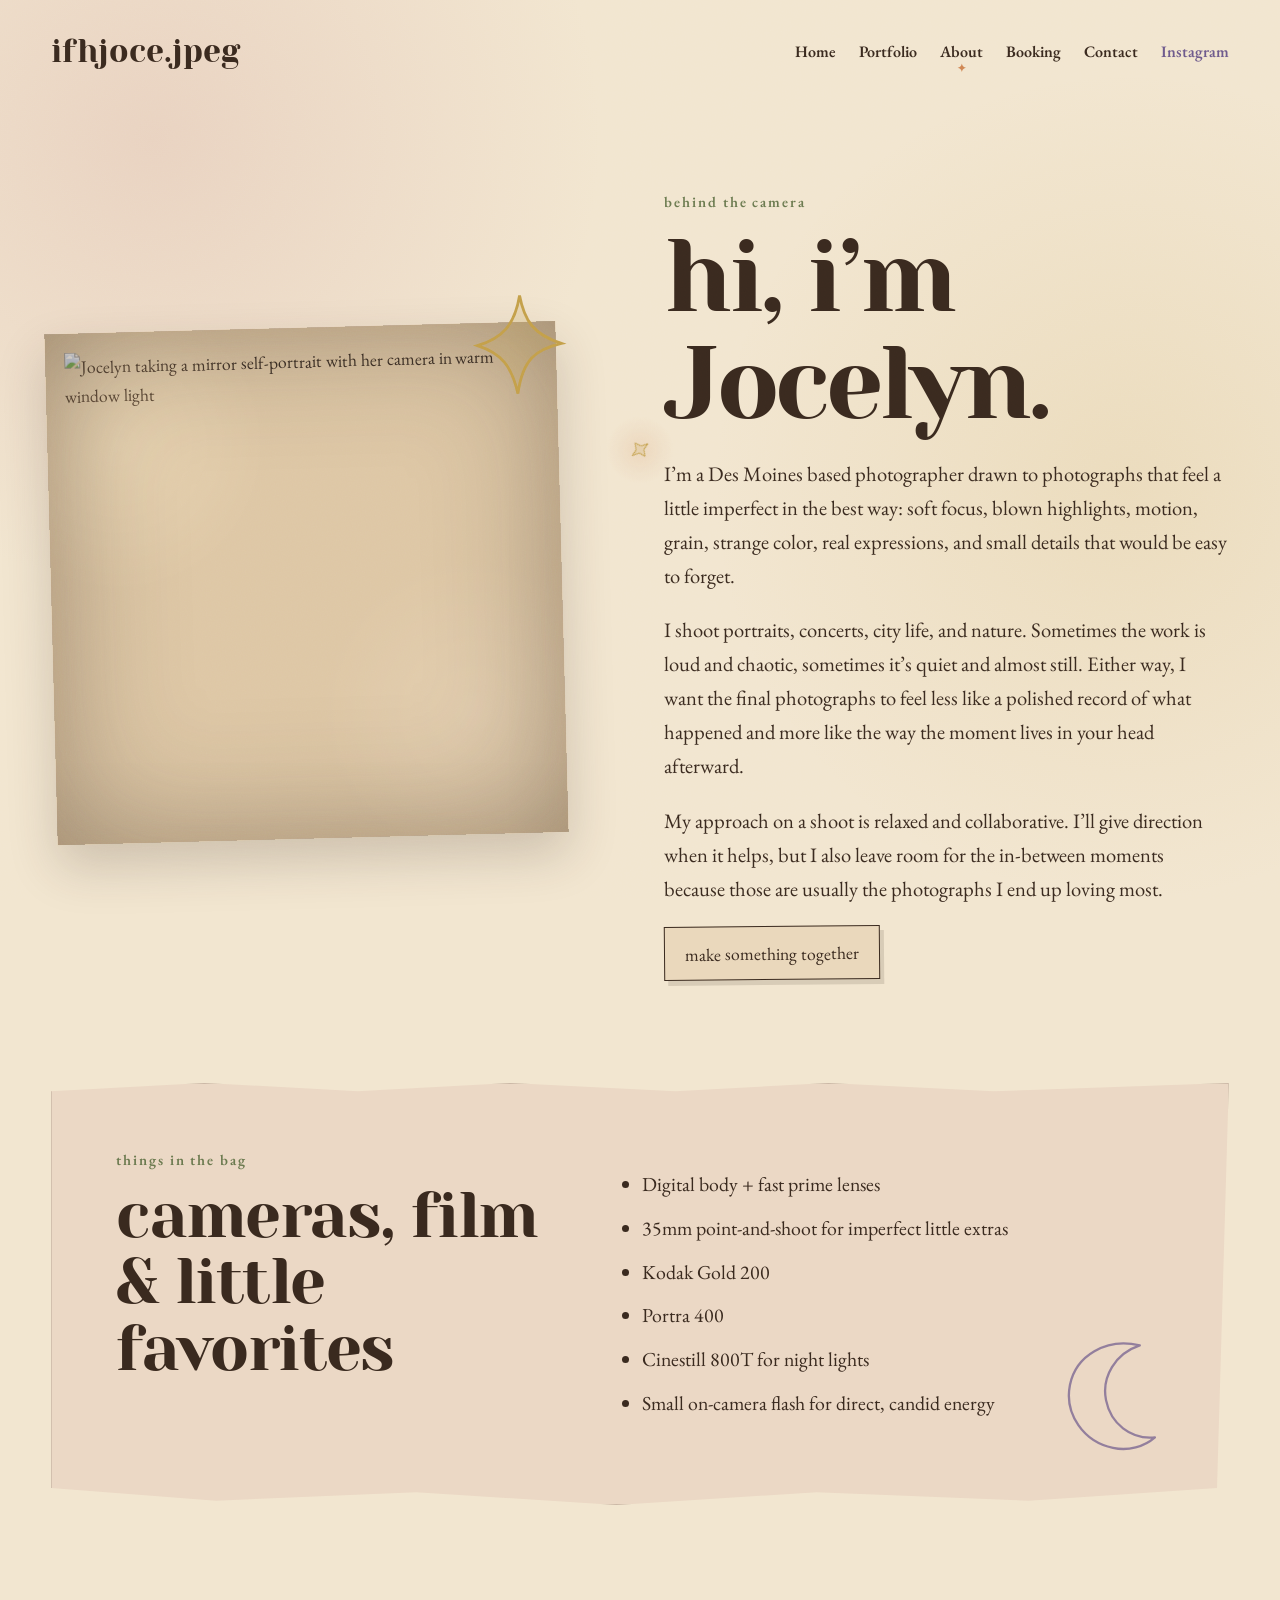
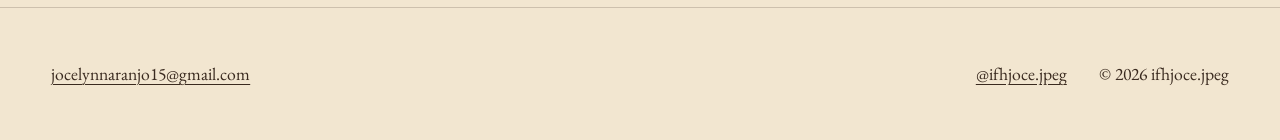
==== about.html @ 3fca6bbc "Add files via upload" ====
<!doctype html>
<html lang="en">
<head>
  <meta charset="utf-8">
  <meta name="viewport" content="width=device-width, initial-scale=1">
  <title>About — ifhjoce.jpeg</title>
  <meta name="description" content="Meet Jocelyn, the photographer behind ifhjoce.jpeg in Des Moines, Iowa, and learn about her approach to portraits, concerts, city scenes, and nature photography.">
  <link rel="canonical" href="https://ifhjocejpeg.com/about.html">
  <meta property="og:type" content="website">
  <meta property="og:title" content="About — ifhjoce.jpeg">
  <meta property="og:description" content="Meet the photographer behind ifhjoce.jpeg and her dreamy, intimate approach to making photographs.">
  <meta property="og:url" content="https://ifhjocejpeg.com/about.html">
  <meta property="og:image" content="https://ifhjocejpeg.com/images/og-cover.jpg">
  <meta name="twitter:card" content="summary_large_image">
  <meta name="twitter:title" content="About — ifhjoce.jpeg">
  <meta name="twitter:description" content="Meet the photographer behind ifhjoce.jpeg and her dreamy, intimate approach to making photographs.">
  <meta name="twitter:image" content="https://ifhjocejpeg.com/images/og-cover.jpg">
  <link rel="icon" href="images/favicon.svg" type="image/svg+xml">
  <link rel="preconnect" href="https://fonts.googleapis.com">
  <link rel="preconnect" href="https://fonts.gstatic.com" crossorigin>
  <link href="https://fonts.googleapis.com/css2?family=EB+Garamond:ital,wght@0,400;0,500;0,600;1,400&family=Yeseva+One&display=swap" rel="stylesheet">
  <link rel="stylesheet" href="assets/css/style.css">
  <script src="assets/js/main.js" defer></script>
</head>
<body class="page-about">
  <a class="skip-link" href="#main">Skip to content</a>

  <header class="site-header">
    <div class="site-header__inner shell">
      <a class="wordmark" href="index.html" aria-label="ifhjoce.jpeg home">ifhjoce.jpeg</a>
      <button class="nav-toggle" type="button" aria-expanded="false" aria-controls="site-nav" aria-label="Open navigation"><span></span><span></span></button>
      <nav class="site-nav" id="site-nav" aria-label="Primary navigation">
        <a href="index.html">Home</a>
        <a href="portfolio.html">Portfolio</a>
        <a href="about.html" aria-current="page">About</a>
        <a href="booking.html">Booking</a>
        <a href="contact.html">Contact</a>
        <a class="site-nav__instagram" href="https://instagram.com/ifhjoce.jpeg" target="_blank" rel="noreferrer">Instagram</a>
      </nav>
    </div>
  </header>

  <main id="main">
    <section class="about-layout section shell">
      <div class="about-layout__portrait reveal">
        <figure class="portrait-card parallax-soft">
          <img src="images/about/jocelyn-1600.jpg" srcset="images/about/jocelyn-720.jpg 720w, images/about/jocelyn-1600.jpg 1600w" sizes="(max-width: 767px) 92vw, 44vw" width="2684" height="2684" alt="Jocelyn taking a mirror self-portrait with her camera in warm window light" decoding="async" loading="eager">
          <svg class="portrait-card__sparkle" viewBox="0 0 80 80" aria-hidden="true"><path d="M40 4c3 18 9 28 29 35-19 4-28 11-32 35-4-20-11-29-28-35 18-5 27-14 31-35Z"/></svg>
        </figure>
      </div>

      <div class="about-layout__copy reveal">
        <p class="eyebrow">behind the camera</p>
        <h1>hi, i’m Jocelyn.</h1>
        <p>I’m a Des Moines based photographer drawn to photographs that feel a little imperfect in the best way: soft focus, blown highlights, motion, grain, strange color, real expressions, and small details that would be easy to forget.</p>
        <p>I shoot portraits, concerts, city life, and nature. Sometimes the work is loud and chaotic, sometimes it’s quiet and almost still. Either way, I want the final photographs to feel less like a polished record of what happened and more like the way the moment lives in your head afterward.</p>
        <p>My approach on a shoot is relaxed and collaborative. I’ll give direction when it helps, but I also leave room for the in-between moments because those are usually the photographs I end up loving most.</p>
        <a class="button button--paper" href="booking.html">make something together</a>
      </div>
    </section>

    <section class="kit-card shell reveal" aria-labelledby="kit-title">
      <div>
        <p class="eyebrow">things in the bag</p>
        <h2 id="kit-title">cameras, film & little favorites</h2>
      </div>
      <ul class="kit-list">
        <li>Digital body + fast prime lenses</li>
        <li>35mm point-and-shoot for imperfect little extras</li>
        <li>Kodak Gold 200</li>
        <li>Portra 400</li>
        <li>Cinestill 800T for night lights</li>
        <li>Small on-camera flash for direct, candid energy</li>
      </ul>
      <svg class="doodle doodle--moon" viewBox="0 0 110 110" aria-hidden="true"><path d="M78 15c-21 7-33 27-29 47 4 20 21 34 42 32-9 8-23 12-36 9-25-5-42-29-37-54 5-25 31-41 60-34Z"/></svg>
    </section>
  </main>

  <footer class="site-footer">
    <div class="site-footer__inner shell">
      <p><a href="mailto:jocelynnaranjo15@gmail.com">jocelynnaranjo15@gmail.com</a></p>
      <p><a href="https://instagram.com/ifhjoce.jpeg" target="_blank" rel="noreferrer">@ifhjoce.jpeg</a></p>
      <p>© 2026 ifhjoce.jpeg</p>
    </div>
  </footer>

  <svg class="cursor-orbit" data-cursor-orbit viewBox="0 0 50 50" aria-hidden="true"><path d="M25 4l4 14 13 7-13 5-5 15-4-14-13-7 13-6 5-14Z"/></svg>
  <div class="cursor-glow" data-cursor-glow aria-hidden="true"></div>
</body>
</html>
---- assets/css/style.css ----
:root {
  --cream: #f2e6d0;
  --muted-gold: #c4a04a;
  --moss: #6b7a4f;
  --faded-orange: #d08653;
  --dusty-pink: #d3a29b;
  --deep-brown: #3a2a1f;
  --dream-purple: #6e5a8c;
  --paper: #ead8bc;
  --ink-soft: #594638;
  --shadow: rgba(58, 42, 31, 0.2);
  --shell: min(92vw, 1600px);
  --section-space: clamp(4rem, 8vw, 9rem);
  --display: "Yeseva One", Georgia, serif;
  --body: "EB Garamond", Georgia, serif;
}

* {
  box-sizing: border-box;
}

html {
  scroll-behavior: smooth;
  background: var(--cream);
}

body {
  margin: 0;
  min-width: 0;
  overflow-x: hidden;
  color: var(--deep-brown);
  background:
    radial-gradient(circle at 12% 8%, rgba(211, 162, 155, 0.28), transparent 28rem),
    radial-gradient(circle at 88% 28%, rgba(196, 160, 74, 0.14), transparent 26rem),
    var(--cream);
  font-family: var(--body);
  font-size: clamp(1rem, 0.96rem + 0.18vw, 1.12rem);
  line-height: 1.65;
  padding-bottom: env(safe-area-inset-bottom);
}

body::before {
  content: "";
  position: fixed;
  inset: 0;
  z-index: 9999;
  pointer-events: none;
  opacity: 0.085;
  mix-blend-mode: overlay;
  background-image: url("data:image/svg+xml,%3Csvg xmlns='http://www.w3.org/2000/svg' width='140' height='140' viewBox='0 0 140 140'%3E%3Cfilter id='n'%3E%3CfeTurbulence type='fractalNoise' baseFrequency='.8' numOctaves='4' stitchTiles='stitch' seed='7'/%3E%3C/filter%3E%3Crect width='100%25' height='100%25' filter='url(%23n)' opacity='.78'/%3E%3C/svg%3E");
  animation: grain-shift 0.42s steps(2) infinite;
}

img,
svg {
  display: block;
  max-width: 100%;
}

img {
  height: auto;
}

a {
  color: inherit;
  text-decoration-thickness: 1px;
  text-underline-offset: 0.22em;
}

button,
input,
select,
textarea {
  font: inherit;
}

button,
a,
input,
select,
textarea {
  -webkit-tap-highlight-color: transparent;
}

button {
  color: inherit;
}

:focus-visible {
  outline: 2px dashed var(--dream-purple);
  outline-offset: 4px;
}

::selection {
  color: var(--cream);
  background: var(--dream-purple);
}

.shell {
  width: var(--shell);
  margin-inline: auto;
}

.section {
  padding-block: var(--section-space);
}

.sr-only {
  position: absolute;
  width: 1px;
  height: 1px;
  padding: 0;
  margin: -1px;
  overflow: hidden;
  clip: rect(0, 0, 0, 0);
  white-space: nowrap;
  border: 0;
}

.skip-link {
  position: fixed;
  left: 1rem;
  top: 1rem;
  z-index: 10001;
  transform: translateY(-180%);
  padding: 0.7rem 1rem;
  background: var(--deep-brown);
  color: var(--cream);
  border-radius: 999px;
}

.skip-link:focus {
  transform: translateY(0);
}

.eyebrow {
  margin: 0 0 0.6rem;
  color: var(--moss);
  font-size: clamp(0.83rem, 0.78rem + 0.18vw, 1rem);
  font-weight: 600;
  letter-spacing: 0.13em;
  text-transform: lowercase;
}

h1,
h2,
h3,
p {
  margin-top: 0;
}

h1,
h2,
h3 {
  font-family: var(--display);
  font-weight: 400;
  line-height: 1.04;
}

h1 {
  font-size: clamp(2.75rem, 8vw, 7.4rem);
  letter-spacing: -0.035em;
}

h2 {
  font-size: clamp(2.15rem, 5vw, 4.9rem);
  letter-spacing: -0.025em;
}

p {
  max-width: 66ch;
}

.text-link {
  display: inline-flex;
  gap: 0.55rem;
  align-items: center;
  min-height: 44px;
  color: var(--deep-brown);
  font-weight: 600;
}

.button {
  display: inline-flex;
  min-height: 48px;
  align-items: center;
  justify-content: center;
  border: 1px solid var(--deep-brown);
  padding: 0.72rem 1.25rem;
  color: var(--deep-brown);
  background: var(--paper);
  text-decoration: none;
  cursor: pointer;
  box-shadow: 4px 5px 0 rgba(58, 42, 31, 0.14);
  transition: transform 220ms ease, box-shadow 220ms ease, background-color 220ms ease;
}

.button--paper {
  transform: rotate(-0.5deg);
}

.button--submit {
  margin-top: 1.25rem;
  min-width: min(100%, 13rem);
}

.button:disabled {
  cursor: wait;
  opacity: 0.68;
}

/* Header */
.site-header {
  position: relative;
  z-index: 200;
  padding-top: calc(0.75rem + env(safe-area-inset-top));
  color: var(--deep-brown);
}

.site-header__inner {
  min-height: 72px;
  display: flex;
  align-items: center;
  justify-content: space-between;
  gap: 1rem;
}

.wordmark {
  position: relative;
  z-index: 205;
  font-family: var(--display);
  font-size: clamp(1.35rem, 2.5vw, 2.15rem);
  text-decoration: none;
  white-space: nowrap;
}

.nav-toggle {
  position: relative;
  z-index: 205;
  display: grid;
  width: 48px;
  height: 48px;
  place-items: center;
  border: 1px solid rgba(58, 42, 31, 0.45);
  border-radius: 50%;
  background: rgba(242, 230, 208, 0.72);
  cursor: pointer;
}

.nav-toggle span {
  position: absolute;
  width: 20px;
  height: 1px;
  background: var(--deep-brown);
  transition: transform 240ms ease;
}

.nav-toggle span:first-child {
  transform: translateY(-4px);
}

.nav-toggle span:last-child {
  transform: translateY(4px);
}

.nav-toggle[aria-expanded="true"] span:first-child {
  transform: rotate(45deg);
}

.nav-toggle[aria-expanded="true"] span:last-child {
  transform: rotate(-45deg);
}

.site-nav {
  position: fixed;
  inset: 0;
  z-index: 200;
  display: flex;
  flex-direction: column;
  justify-content: center;
  gap: 0.45rem;
  padding: calc(6rem + env(safe-area-inset-top)) max(7vw, 1.25rem) calc(3rem + env(safe-area-inset-bottom));
  background:
    radial-gradient(circle at 80% 20%, rgba(211, 162, 155, 0.32), transparent 38%),
    radial-gradient(circle at 15% 80%, rgba(107, 122, 79, 0.2), transparent 34%),
    var(--cream);
  transform: translateX(102%);
  visibility: hidden;
  transition: transform 420ms cubic-bezier(.2, .8, .2, 1), visibility 0s linear 420ms;
}

.site-nav.is-open {
  transform: translateX(0);
  visibility: visible;
  transition-delay: 0s;
}

.site-nav a {
  width: fit-content;
  min-height: 44px;
  display: flex;
  align-items: center;
  font-family: var(--display);
  font-size: clamp(2rem, 8vw, 4.2rem);
  text-decoration: none;
}

.site-nav a[aria-current="page"]::after {
  content: "✦";
  margin-left: 0.65rem;
  color: var(--faded-orange);
  font-family: Georgia, serif;
  font-size: 0.48em;
}

.site-nav__instagram {
  margin-top: 1rem;
  color: var(--dream-purple);
}

body.nav-open {
  overflow: hidden;
}

/* Hero carousel */
.hero-carousel {
  position: relative;
  margin-top: clamp(0.5rem, 2vw, 1.5rem);
}

.hero-carousel__viewport {
  position: relative;
  min-height: clamp(38rem, 78dvh, 62rem);
  overflow: hidden;
  background: var(--deep-brown);
  isolation: isolate;
}

.hero-carousel__slide {
  position: absolute;
  inset: 0;
  opacity: 0;
  visibility: hidden;
  transition: opacity 1.8s ease, visibility 0s linear 1.8s;
}

.hero-carousel__slide.is-active {
  z-index: 1;
  opacity: 1;
  visibility: visible;
  transition-delay: 0s;
}

.hero-carousel__slide img {
  width: 100%;
  height: 100%;
  object-fit: cover;
  filter: saturate(0.88) contrast(0.92) sepia(0.08);
  transform: scale(1.015);
}

.hero-carousel__slide::before,
.photo-frame::before,
.gallery-card__button::before,
.portrait-card::before {
  content: "";
  position: absolute;
  inset: 0;
  z-index: 2;
  pointer-events: none;
  background:
    radial-gradient(circle at 14% 22%, rgba(244, 180, 111, 0.28), transparent 25%),
    radial-gradient(circle at 82% 76%, rgba(211, 162, 155, 0.18), transparent 27%);
  mix-blend-mode: screen;
}

.photo-frame--two::before,
.gallery-card:nth-child(3n + 2) .gallery-card__button::before {
  background:
    radial-gradient(circle at 82% 18%, rgba(244, 180, 111, 0.24), transparent 24%),
    radial-gradient(circle at 22% 78%, rgba(110, 90, 140, 0.14), transparent 28%);
}

.photo-frame--three::before,
.gallery-card:nth-child(3n) .gallery-card__button::before {
  background:
    radial-gradient(circle at 52% 8%, rgba(208, 134, 83, 0.25), transparent 23%),
    radial-gradient(circle at 8% 66%, rgba(211, 162, 155, 0.2), transparent 30%);
}

.hero-carousel__slide::after,
.photo-frame::after,
.gallery-card__button::after,
.portrait-card::after {
  content: "";
  position: absolute;
  inset: 0;
  z-index: 3;
  pointer-events: none;
  box-shadow: inset 0 0 8rem rgba(58, 42, 31, 0.42), inset 0 0 1.5rem rgba(255, 208, 148, 0.14);
}

.hero-carousel__veil {
  position: absolute;
  inset: 0;
  z-index: 4;
  background: linear-gradient(to top, rgba(39, 27, 20, 0.72), rgba(39, 27, 20, 0.03) 62%);
}

.hero-carousel__caption {
  position: absolute;
  left: 50%;
  bottom: clamp(5.5rem, 10vw, 8rem);
  z-index: 5;
  transform: translateX(-50%);
  color: var(--cream);
}

.hero-carousel__caption h1 {
  max-width: 10ch;
  margin-bottom: 1rem;
  text-shadow: 0 3px 30px rgba(0, 0, 0, 0.38);
}

.hero-carousel__caption .eyebrow {
  color: #e7c97e;
}

.hero-carousel__caption p:last-child {
  font-size: clamp(1.05rem, 2vw, 1.4rem);
}

.hero-carousel__arrow {
  position: absolute;
  z-index: 8;
  bottom: 1.2rem;
  display: grid;
  width: 48px;
  height: 48px;
  place-items: center;
  border: 1px solid rgba(242, 230, 208, 0.7);
  border-radius: 50%;
  color: var(--cream);
  background: rgba(58, 42, 31, 0.32);
  cursor: pointer;
}

.hero-carousel__arrow--prev {
  left: 1.2rem;
}

.hero-carousel__arrow--next {
  right: 1.2rem;
}

.hero-carousel__dots {
  position: absolute;
  left: 50%;
  bottom: 1.3rem;
  z-index: 8;
  display: flex;
  max-width: calc(100% - 9rem);
  transform: translateX(-50%);
  justify-content: center;
  flex-wrap: wrap;
  gap: 0.22rem;
}

.hero-carousel__dot {
  width: 44px;
  height: 44px;
  display: grid;
  place-items: center;
  border: 0;
  background: transparent;
  cursor: pointer;
}

.hero-carousel__dot::before {
  content: "";
  width: 7px;
  height: 7px;
  border: 1px solid var(--cream);
  border-radius: 50%;
  background: transparent;
  transition: transform 220ms ease, background-color 220ms ease;
}

.hero-carousel__dot.is-active::before {
  transform: scale(1.35);
  background: var(--cream);
}

/* Home collage */
.home-intro {
  display: grid;
  gap: clamp(3rem, 9vw, 8rem);
  align-items: center;
}


.home-intro__copy p:not(.eyebrow) {
  font-size: clamp(1.1rem, 1rem + 0.5vw, 1.45rem);
}

.home-collage {
  position: relative;
  display: grid;
  gap: 1rem;
}

.photo-frame {
  position: relative;
  margin: 0;
  overflow: hidden;
  background: var(--paper);
  box-shadow: 0 18px 45px var(--shadow);
}

.photo-frame img {
  width: 100%;
  height: 100%;
  object-fit: cover;
  filter: saturate(0.9) contrast(0.94) sepia(0.08);
  transition: filter 500ms ease, transform 800ms ease;
}

.home-note {
  position: relative;
  display: grid;
  justify-items: center;
  gap: 1.4rem;
  padding-block: clamp(3rem, 8vw, 7rem);
  text-align: center;
}

.home-note p {
  max-width: 28ch;
  margin: 0;
  font-family: var(--display);
  font-size: clamp(1.8rem, 4vw, 3.7rem);
  line-height: 1.18;
}

.doodle {
  fill: none;
  stroke: currentColor;
  stroke-width: 2;
  stroke-linecap: round;
  stroke-linejoin: round;
}

.doodle--sun {
  width: clamp(4.5rem, 9vw, 7rem);
  color: var(--faded-orange);
  transform: rotate(-4deg);
}

.doodle--spiral {
  width: clamp(5rem, 10vw, 8rem);
  color: var(--dream-purple);
  transform: rotate(7deg);
}


.doodle--moon {
  width: clamp(5rem, 10vw, 8rem);
  color: var(--dream-purple);
}

.doodle--butterfly {
  width: clamp(7rem, 15vw, 11rem);
  color: var(--faded-orange);
}

.booking-intro h1,
.about-layout h1,
.contact-layout h1 {
  margin-bottom: 1.2rem;
}

.booking-intro p:not(.eyebrow),
.contact-layout__copy > p {
  font-size: clamp(1.1rem, 1rem + 0.45vw, 1.42rem);
}

/* Portfolio */
.portfolio-section {
  padding-bottom: var(--section-space);
}

.filter-chips {
  display: flex;
  gap: 0.55rem;
  flex-wrap: wrap;
  margin-bottom: clamp(2rem, 5vw, 4.5rem);
}

.filter-chip {
  min-height: 44px;
  padding: 0.52rem 1rem;
  border: 1px solid rgba(58, 42, 31, 0.42);
  border-radius: 999px;
  background: rgba(242, 230, 208, 0.65);
  cursor: pointer;
  transition: transform 220ms ease, background-color 220ms ease, color 220ms ease;
}

.filter-chip:nth-child(2n) {
  transform: rotate(-1deg);
}

.filter-chip:nth-child(3n) {
  transform: rotate(1.2deg);
}

.filter-chip.is-active {
  color: var(--cream);
  background: var(--moss);
}

.portfolio-masonry {
  columns: 1;
  column-gap: clamp(1rem, 2.5vw, 2.4rem);
}

.gallery-card {
  break-inside: avoid;
  margin: 0 0 clamp(1rem, 2.5vw, 2.4rem);
  transition: opacity 320ms ease, transform 320ms ease;
}


.gallery-card.is-filtering-out {
  opacity: 0;
  transform: scale(0.985);
}

.gallery-card[hidden] {
  display: none;
}

.gallery-card__button {
  position: relative;
  width: 100%;
  min-height: 44px;
  display: block;
  overflow: hidden;
  padding: 0;
  border: 0;
  background: var(--paper);
  box-shadow: 0 14px 35px var(--shadow);
  cursor: zoom-in;
}

.gallery-card__button img {
  width: 100%;
  height: auto;
  filter: saturate(0.9) contrast(0.95) sepia(0.08);
  transition: filter 520ms ease, transform 800ms ease;
}

.lightbox[hidden] {
  display: none;
}

.lightbox {
  position: fixed;
  inset: 0;
  z-index: 1000;
  display: grid;
  place-items: center;
  padding: max(1rem, env(safe-area-inset-top)) max(1rem, env(safe-area-inset-right)) max(1rem, env(safe-area-inset-bottom)) max(1rem, env(safe-area-inset-left));
}

.lightbox__backdrop {
  position: absolute;
  inset: 0;
  background: rgba(35, 24, 18, 0.9);
  backdrop-filter: blur(8px);
  -webkit-backdrop-filter: blur(8px);
}

.lightbox__dialog {
  position: relative;
  z-index: 2;
  width: min(100%, 1500px);
  height: min(90dvh, 980px);
  display: grid;
  grid-template-columns: 48px minmax(0, 1fr) 48px;
  align-items: center;
  gap: 0.25rem;
}

.lightbox__figure {
  width: 100%;
  height: 100%;
  display: grid;
  place-items: center;
  align-content: center;
  margin: 0;
}

.lightbox__figure img {
  max-width: 100%;
  max-height: calc(90dvh - 4rem);
  width: auto;
  height: auto;
  object-fit: contain;
  box-shadow: 0 24px 70px rgba(0, 0, 0, 0.34);
}

.lightbox__figure figcaption {
  margin-top: 0.7rem;
  color: var(--cream);
  text-align: center;
}

.lightbox__close,
.lightbox__nav {
  min-width: 44px;
  min-height: 44px;
  border: 1px solid rgba(242, 230, 208, 0.65);
  border-radius: 50%;
  color: var(--cream);
  background: rgba(58, 42, 31, 0.5);
  cursor: pointer;
}

.lightbox__close {
  position: absolute;
  top: 0;
  right: 0;
  z-index: 3;
  font-size: 1.6rem;
}

/* About */
.about-layout {
  display: grid;
  gap: clamp(3rem, 8vw, 8rem);
  align-items: center;
}

.about-layout__copy p:not(.eyebrow) {
  font-size: clamp(1.08rem, 1rem + 0.36vw, 1.32rem);
}

.portrait-card {
  position: relative;
  max-width: 42rem;
  margin: 0 auto;
  padding: clamp(0.7rem, 2vw, 1.2rem);
  background: #dec7a5;
  box-shadow: 0 22px 50px var(--shadow);
  transform: rotate(-1.5deg);
}

.portrait-card img {
  width: 100%;
  filter: saturate(0.86) contrast(0.94) sepia(0.09);
}

.portrait-card__sparkle {
  position: absolute;
  z-index: 5;
  right: 0;
  top: -1.4rem;
  width: clamp(4rem, 9vw, 7rem);
  fill: rgba(196, 160, 74, 0.2);
  stroke: var(--muted-gold);
  stroke-width: 2;
}

.kit-card {
  position: relative;
  margin-bottom: var(--section-space);
  padding: clamp(2rem, 5vw, 4rem);
  background: rgba(211, 162, 155, 0.22);
  border: 1px solid rgba(58, 42, 31, 0.18);
  clip-path: polygon(0 2%, 13% 0, 26% 2%, 39% 0, 53% 2%, 66% 0, 80% 2%, 100% 0, 99% 96%, 83% 99%, 65% 97%, 48% 100%, 31% 97%, 14% 99%, 0 96%);
}

.kit-card h2 {
  max-width: 12ch;
}

.kit-list {
  display: grid;
  gap: 0.7rem;
  padding-left: 1.2rem;
  font-size: clamp(1.05rem, 1rem + 0.3vw, 1.25rem);
}

.kit-card .doodle--moon {
  position: absolute;
  right: clamp(1rem, 4vw, 4rem);
  bottom: clamp(1rem, 4vw, 3rem);
  opacity: 0.7;
}

/* Booking */
.booking-intro {
  min-height: clamp(23rem, 48dvh, 36rem);
  display: grid;
  align-items: end;
  gap: 1.5rem;
  padding-block: clamp(4rem, 9vw, 8rem) clamp(2rem, 5vw, 4rem);
}

.booking-intro > div {
  max-width: 62rem;
}

.booking-card {
  margin-bottom: var(--section-space);
  padding: clamp(1.25rem, 4vw, 3.5rem);
  background: rgba(234, 216, 188, 0.72);
  border: 1px solid rgba(58, 42, 31, 0.2);
  box-shadow: 0 22px 55px rgba(58, 42, 31, 0.12);
}

.form-grid {
  display: grid;
  gap: clamp(1rem, 3vw, 1.7rem);
}

.field {
  min-width: 0;
}

.field label {
  display: block;
  margin-bottom: 0.4rem;
  font-weight: 600;
}

.field__optional {
  color: var(--ink-soft);
  font-size: 0.9em;
  font-weight: 400;
}

.field input,
.field select,
.field textarea {
  width: 100%;
  min-height: 48px;
  border: 1px solid rgba(58, 42, 31, 0.42);
  border-radius: 0;
  padding: 0.72rem 0.8rem;
  color: var(--deep-brown);
  background: rgba(242, 230, 208, 0.74);
  appearance: none;
  -webkit-appearance: none;
}

.field select {
  background-image:
    linear-gradient(45deg, transparent 50%, var(--deep-brown) 50%),
    linear-gradient(135deg, var(--deep-brown) 50%, transparent 50%);
  background-position:
    calc(100% - 18px) 50%,
    calc(100% - 13px) 50%;
  background-size: 5px 5px, 5px 5px;
  background-repeat: no-repeat;
  padding-right: 2.5rem;
}

.field textarea {
  min-height: 10rem;
  resize: vertical;
}

.field input[aria-invalid="true"],
.field select[aria-invalid="true"],
.field textarea[aria-invalid="true"] {
  border-color: #8b3f37;
  box-shadow: 0 0 0 1px rgba(139, 63, 55, 0.18);
}

.field__error {
  min-height: 1.3em;
  margin: 0.25rem 0 0;
  color: #7b362f;
  font-size: 0.92rem;
  line-height: 1.35;
}

.field--checkbox {
  margin-top: 1.4rem;
}

.checkbox-label {
  display: flex;
  align-items: flex-start;
  gap: 0.75rem;
  max-width: 60rem;
}

.checkbox-label input {
  flex: 0 0 auto;
  width: 22px;
  height: 22px;
  margin-top: 0.2rem;
  accent-color: var(--moss);
}

.honeypot {
  position: absolute;
  left: -9999px;
  width: 1px;
  height: 1px;
  overflow: hidden;
}

.form-status {
  min-height: 1.5rem;
  margin-top: 0.8rem;
}

.form-status.is-error {
  color: #7b362f;
}

.booking-success {
  padding: clamp(2rem, 6vw, 5rem) 0;
}

.booking-success[hidden] {
  display: none;
}

.booking-success h2 {
  max-width: 11ch;
}

.booking-success p:not(.eyebrow) {
  font-size: clamp(1.08rem, 1rem + 0.35vw, 1.3rem);
}

/* Contact */
.contact-layout {
  min-height: calc(100dvh - 9rem);
  display: grid;
  align-items: center;
  gap: clamp(3rem, 8vw, 8rem);
}

.contact-layout__copy {
  max-width: 58rem;
}

.contact-layout h1 {
  font-size: clamp(2.7rem, 7vw, 6.6rem);
}

.contact-links {
  display: grid;
  gap: 0.6rem;
  margin: 2rem 0;
  font-family: var(--display);
  font-size: clamp(1.2rem, 3vw, 2rem);
}

.contact-links a {
  overflow-wrap: anywhere;
}

.contact-layout__art {
  min-height: 22rem;
  display: grid;
  place-items: center;
}

.hanging-object {
  width: min(72vw, 23rem);
  animation: hanging-drift 6.5s ease-in-out infinite alternate;
}

.hanging-object svg {
  width: 100%;
  fill: rgba(211, 162, 155, 0.17);
  stroke: var(--dream-purple);
  stroke-width: 2;
  stroke-linecap: round;
  stroke-linejoin: round;
}

/* Footer */
.site-footer {
  border-top: 1px solid rgba(58, 42, 31, 0.2);
  padding-block: clamp(2rem, 4vw, 3.4rem);
}

.site-footer__inner {
  display: grid;
  gap: 0.5rem;
}

.site-footer p {
  margin: 0;
  overflow-wrap: anywhere;
}

/* Motion */
.reveal {
  opacity: 0;
  transform: translateY(22px);
  transition: opacity 900ms ease, transform 900ms ease;
}

.reveal.is-visible {
  opacity: 1;
  transform: translateY(0);
}

.cursor-orbit,
.cursor-glow {
  display: none;
}

@keyframes grain-shift {
  0% { transform: translate3d(0, 0, 0); }
  25% { transform: translate3d(-2%, 1%, 0); }
  50% { transform: translate3d(1%, -2%, 0); }
  75% { transform: translate3d(2%, 2%, 0); }
  100% { transform: translate3d(-1%, -1%, 0); }
}

@keyframes hanging-drift {
  from { transform: rotate(-2deg) translateY(-4px); }
  to { transform: rotate(2.3deg) translateY(7px); }
}

/* 480px */
@media (min-width: 30rem) {
  .home-collage {
    grid-template-columns: repeat(2, minmax(0, 1fr));
    align-items: start;
    gap: clamp(0.75rem, 2vw, 1.4rem);
  }

  .photo-frame--one { transform: rotate(-1.2deg) translateY(1.5rem); }
  .photo-frame--two { transform: rotate(1.5deg); }
  .photo-frame--three { transform: rotate(0.7deg) translateY(-1rem); }
  .photo-frame--four { transform: rotate(-1.7deg) translateY(1.6rem); }

  .portfolio-masonry {
    columns: 2;
  }
}

/* 768px */
@media (min-width: 48rem) {
  .site-header {
    padding-top: calc(1rem + env(safe-area-inset-top));
  }

  .nav-toggle {
    display: none;
  }

  .site-nav {
    position: static;
    inset: auto;
    visibility: visible;
    transform: none;
    flex-direction: row;
    justify-content: flex-end;
    align-items: center;
    gap: clamp(0.75rem, 1.8vw, 1.65rem);
    padding: 0;
    background: transparent;
    transition: none;
  }

  .site-nav a {
    position: relative;
    min-height: 44px;
    font-family: var(--body);
    font-size: 1rem;
    font-weight: 600;
  }

  .site-nav a[aria-current="page"]::after {
    position: absolute;
    left: 50%;
    bottom: -0.2rem;
    margin-left: 0;
    transform: translateX(-50%);
    font-size: 0.7rem;
  }

  .site-nav__instagram {
    margin-top: 0;
  }

  .hero-carousel__viewport {
    min-height: clamp(43rem, 82dvh, 68rem);
  }

  .hero-carousel__arrow {
    bottom: auto;
    top: 50%;
    transform: translateY(-50%);
  }

  .hero-carousel__arrow--prev {
    left: clamp(1rem, 3vw, 3rem);
  }

  .hero-carousel__arrow--next {
    right: clamp(1rem, 3vw, 3rem);
  }

  .hero-carousel__dots {
    bottom: 1.6rem;
  }

  .home-collage {
    min-height: 42rem;
    grid-template-columns: repeat(12, minmax(0, 1fr));
    grid-template-rows: repeat(12, 2.7rem);
    gap: 0;
  }

  .photo-frame--one {
    grid-column: 1 / span 6;
    grid-row: 2 / span 8;
    transform: rotate(-2deg);
  }

  .photo-frame--two {
    z-index: 2;
    grid-column: 6 / span 7;
    grid-row: 1 / span 6;
    transform: rotate(1.8deg);
  }

  .photo-frame--three {
    z-index: 3;
    grid-column: 7 / span 5;
    grid-row: 7 / span 6;
    transform: rotate(-1deg);
  }

  .photo-frame--four {
    z-index: 4;
    grid-column: 2 / span 5;
    grid-row: 9 / span 4;
    transform: rotate(2.2deg);
  }

  .portfolio-masonry {
    columns: 3;
  }

  .gallery-card:nth-child(4n + 1) {
    transform: rotate(-0.5deg);
  }

  .gallery-card:nth-child(4n + 2) {
    transform: rotate(0.65deg);
  }

  .gallery-card:nth-child(4n + 3) {
    transform: rotate(-0.2deg);
  }

  .portrait-card__sparkle {
    right: -1.3rem;
    top: -2rem;
  }

  .about-layout {
    grid-template-columns: minmax(0, 0.95fr) minmax(0, 1.05fr);
  }

  .form-grid {
    grid-template-columns: repeat(2, minmax(0, 1fr));
  }

  .field--wide {
    grid-column: 1 / -1;
  }

  .booking-intro {
    grid-template-columns: minmax(0, 1fr) auto;
  }

  .contact-layout {
    grid-template-columns: minmax(0, 1.2fr) minmax(18rem, 0.8fr);
  }

  .site-footer__inner {
    grid-template-columns: 1fr auto auto;
    align-items: center;
    gap: 2rem;
  }
}

/* 1024px */
@media (min-width: 64rem) {
  .home-intro {
    grid-template-columns: minmax(20rem, 0.85fr) minmax(0, 1.15fr);
  }

  .portfolio-masonry {
    columns: 4;
  }

  .kit-card {
    display: grid;
    grid-template-columns: minmax(0, 0.9fr) minmax(0, 1.1fr);
    gap: 4rem;
  }
}

/* 1440px */
@media (min-width: 90rem) {
  :root {
    --shell: min(88vw, 1600px);
  }

  .hero-carousel__viewport {
    min-height: min(84dvh, 72rem);
  }

  .portfolio-masonry {
    columns: 4;
    column-gap: 2.2rem;
  }
}

/* 1920px+ */
@media (min-width: 120rem) {
  :root {
    --shell: 1600px;
  }

  body {
    font-size: 1.12rem;
  }
}

@media (hover: hover) {
  .site-nav a:hover,
  .text-link:hover,
  .contact-links a:hover,
  .site-footer a:hover {
    color: var(--dream-purple);
  }

  .button:hover {
    transform: translate(-2px, -2px) rotate(-0.5deg);
    box-shadow: 7px 8px 0 rgba(58, 42, 31, 0.16);
    background: #e4cfad;
  }

  .filter-chip:hover {
    background: rgba(107, 122, 79, 0.17);
  }

  .photo-frame:hover img,
  .gallery-card__button:hover img,
  .portrait-card:hover img {
    filter: saturate(0.72) contrast(0.9) sepia(0.14) brightness(1.04);
    transform: scale(1.025);
  }

  .cursor-orbit {
    position: fixed;
    left: 0;
    top: 0;
    z-index: 9000;
    display: block;
    width: 24px;
    height: 24px;
    fill: rgba(196, 160, 74, 0.15);
    stroke: var(--muted-gold);
    stroke-width: 2;
    pointer-events: none;
    will-change: transform;
  }

  .cursor-glow {
    position: fixed;
    left: 0;
    top: 0;
    z-index: 8999;
    display: block;
    width: 72px;
    height: 72px;
    border-radius: 50%;
    background: radial-gradient(circle, rgba(208, 134, 83, 0.15), transparent 66%);
    pointer-events: none;
    will-change: transform;
  }
}

@media (prefers-reduced-motion: reduce) {
  html {
    scroll-behavior: auto;
  }

  *,
  *::before,
  *::after {
    animation-duration: 0.01ms;
    animation-iteration-count: 1;
    scroll-behavior: auto;
    transition-duration: 0.01ms;
  }

  body::before {
    animation: none;
  }

  .reveal {
    opacity: 1;
    transform: none;
  }

  .parallax-soft,
  .hanging-object {
    transform: none;
  }

  .cursor-orbit,
  .cursor-glow {
    display: none;
  }
}

/* Copy-light refinements */
.home-intro__line {
  max-width: none;
  margin: 0 0 1rem;
  font-family: var(--display);
  font-size: clamp(1.5rem, 3vw, 2.7rem);
  line-height: 1.2;
}

.page-portfolio .portfolio-section {
  padding-top: clamp(2.5rem, 5vw, 4.5rem);
}

.contact-links--direct {
  gap: 1.1rem;
  margin-top: clamp(1.75rem, 4vw, 3rem);
}

.contact-links--direct p {
  display: grid;
  gap: 0.15rem;
  margin: 0;
  font-family: var(--body);
  font-size: clamp(1.05rem, 2vw, 1.3rem);
}

.contact-links--direct span {
  color: var(--moss);
  font-size: 0.82em;
  font-weight: 600;
  letter-spacing: 0.09em;
  text-transform: uppercase;
}

.contact-links--direct a {
  font-family: var(--display);
  font-size: clamp(1.25rem, 2.8vw, 2rem);
}
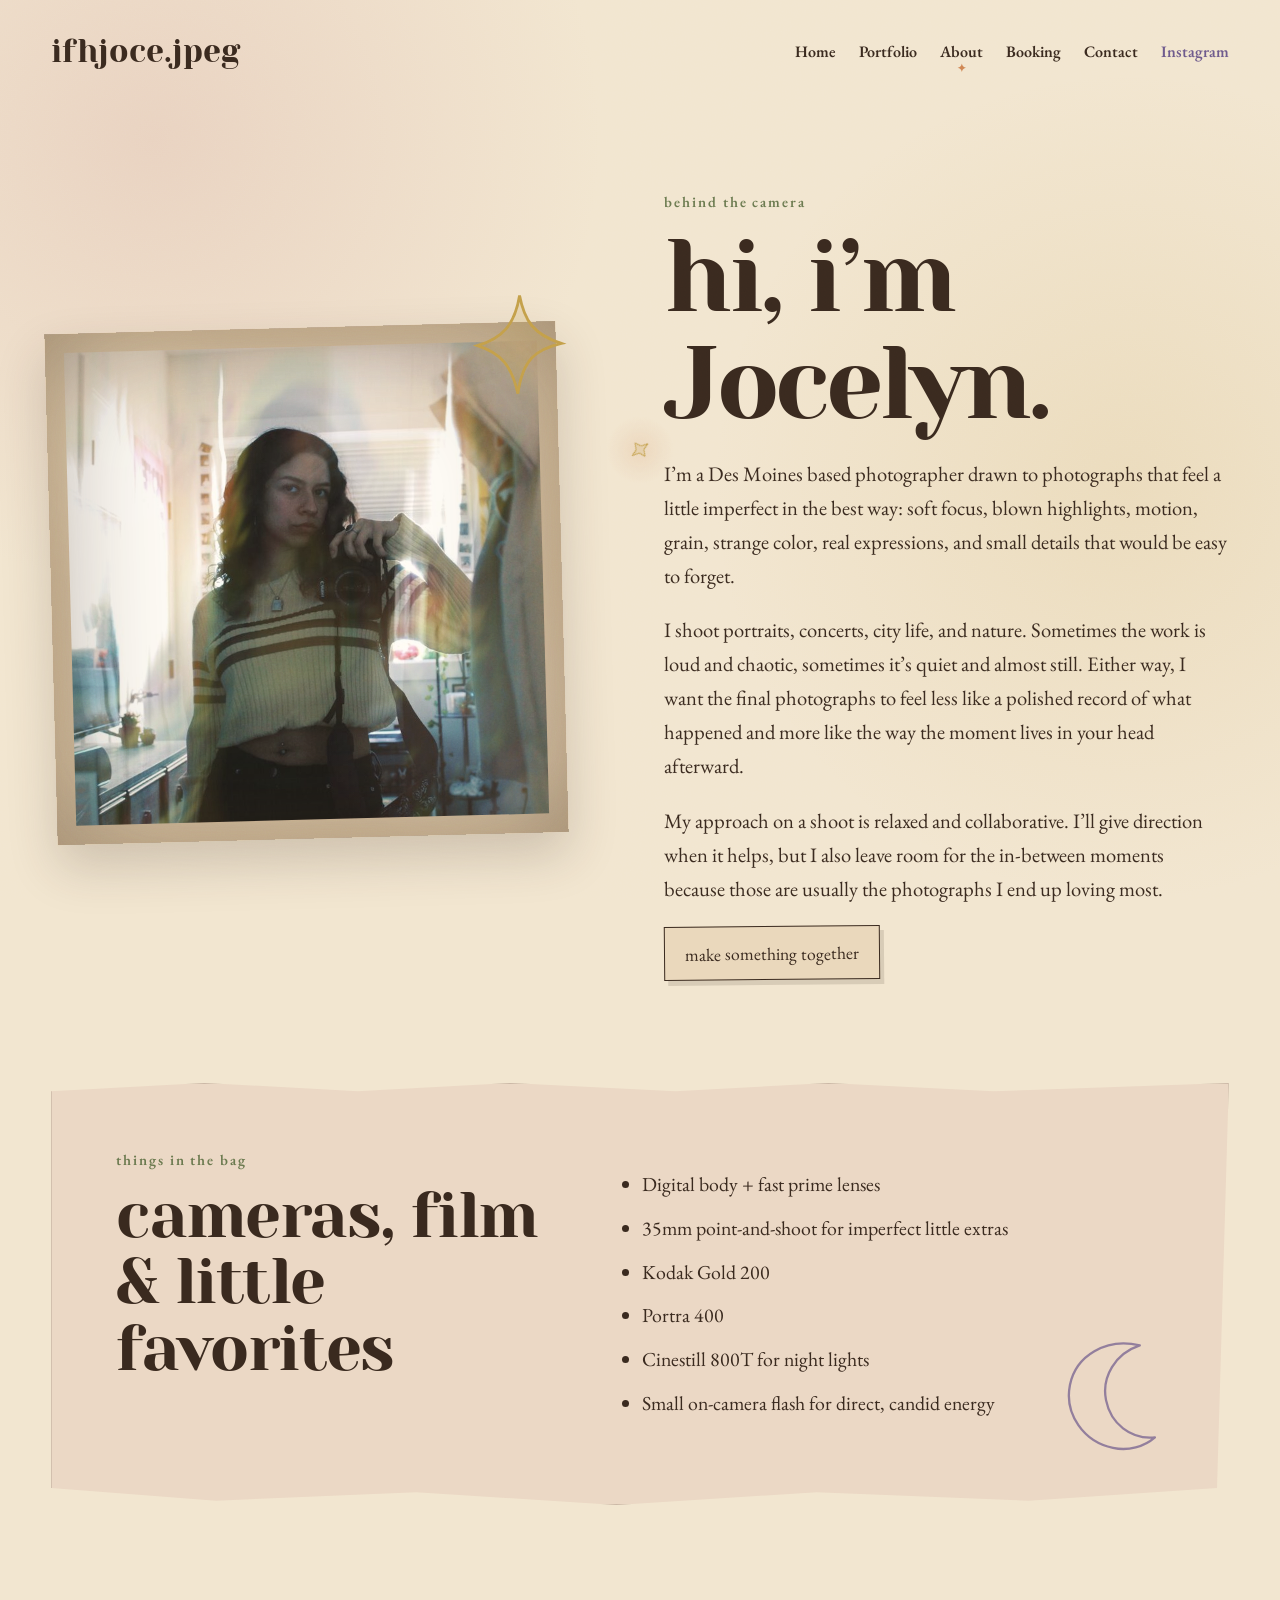
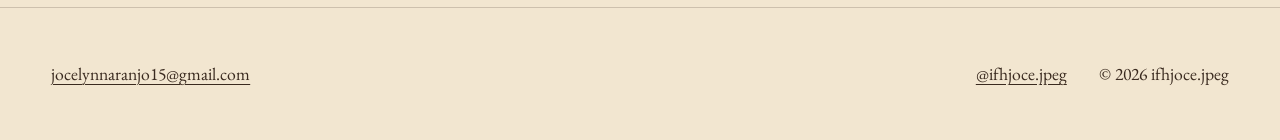
==== commit ea7e521c: "Add files via upload" ====
--- a/about.html
+++ b/about.html
@@ -16,6 +16,8 @@
   <meta name="twitter:description" content="Meet the photographer behind ifhjoce.jpeg and her dreamy, intimate approach to making photographs.">
   <meta name="twitter:image" content="https://ifhjocejpeg.com/images/og-cover.jpg">
   <link rel="icon" href="images/favicon.svg" type="image/svg+xml">
+<link rel="icon" href="images/favicon-32.png" sizes="32x32" type="image/png">
+<link rel="apple-touch-icon" href="images/apple-touch-icon.png">
   <link rel="preconnect" href="https://fonts.googleapis.com">
   <link rel="preconnect" href="https://fonts.gstatic.com" crossorigin>
   <link href="https://fonts.googleapis.com/css2?family=EB+Garamond:ital,wght@0,400;0,500;0,600;1,400&family=Yeseva+One&display=swap" rel="stylesheet">
--- a/assets/css/style.css
+++ b/assets/css/style.css
@@ -351,7 +351,7 @@
   transition-delay: 0s;
 }
 
-.hero-carousel__slide img {
+.hero-carousel__image {
   width: 100%;
   height: 100%;
   object-fit: cover;
@@ -1003,6 +1003,33 @@
   overflow-wrap: anywhere;
 }
 
+/* Responsive real-image treatment */
+.hero-carousel__slide {
+  background: var(--deep-brown);
+}
+
+.hero-carousel__backdrop-image {
+  display: none;
+}
+
+.home-collage .photo-frame img {
+  height: auto;
+  object-fit: contain;
+}
+
+.portfolio-masonry {
+  column-fill: balance;
+}
+
+.gallery-card__button {
+  line-height: 0;
+}
+
+.gallery-card__button img {
+  display: block;
+  aspect-ratio: auto;
+}
+
 /* Motion */
 .reveal {
   opacity: 0;
@@ -1119,37 +1146,28 @@
   }
 
   .home-collage {
-    min-height: 42rem;
-    grid-template-columns: repeat(12, minmax(0, 1fr));
-    grid-template-rows: repeat(12, 2.7rem);
-    gap: 0;
+    grid-template-columns: repeat(2, minmax(0, 1fr));
+    align-items: start;
+    gap: clamp(1rem, 2vw, 2rem);
   }
 
   .photo-frame--one {
-    grid-column: 1 / span 6;
-    grid-row: 2 / span 8;
-    transform: rotate(-2deg);
+    transform: rotate(-1.4deg) translateY(2rem);
   }
 
   .photo-frame--two {
     z-index: 2;
-    grid-column: 6 / span 7;
-    grid-row: 1 / span 6;
-    transform: rotate(1.8deg);
+    transform: rotate(1.2deg);
   }
 
   .photo-frame--three {
     z-index: 3;
-    grid-column: 7 / span 5;
-    grid-row: 7 / span 6;
-    transform: rotate(-1deg);
+    transform: rotate(0.8deg) translateY(-1rem);
   }
 
   .photo-frame--four {
     z-index: 4;
-    grid-column: 2 / span 5;
-    grid-row: 9 / span 4;
-    transform: rotate(2.2deg);
+    transform: rotate(-1.2deg) translateY(1rem);
   }
 
   .portfolio-masonry {
@@ -1197,6 +1215,30 @@
     grid-template-columns: 1fr auto auto;
     align-items: center;
     gap: 2rem;
+  }
+}
+
+
+@media (min-width: 48rem) {
+  .hero-carousel__slide--portrait .hero-carousel__backdrop-image {
+    position: absolute;
+    inset: -4%;
+    z-index: 0;
+    display: block;
+    width: 108%;
+    height: 108%;
+    object-fit: cover;
+    filter: blur(28px) saturate(0.72) brightness(0.58);
+    opacity: 0.76;
+    transform: scale(1.05);
+  }
+
+  .hero-carousel__slide--portrait .hero-carousel__image {
+    position: relative;
+    z-index: 1;
+    width: 100%;
+    height: 100%;
+    object-fit: contain;
   }
 }
 
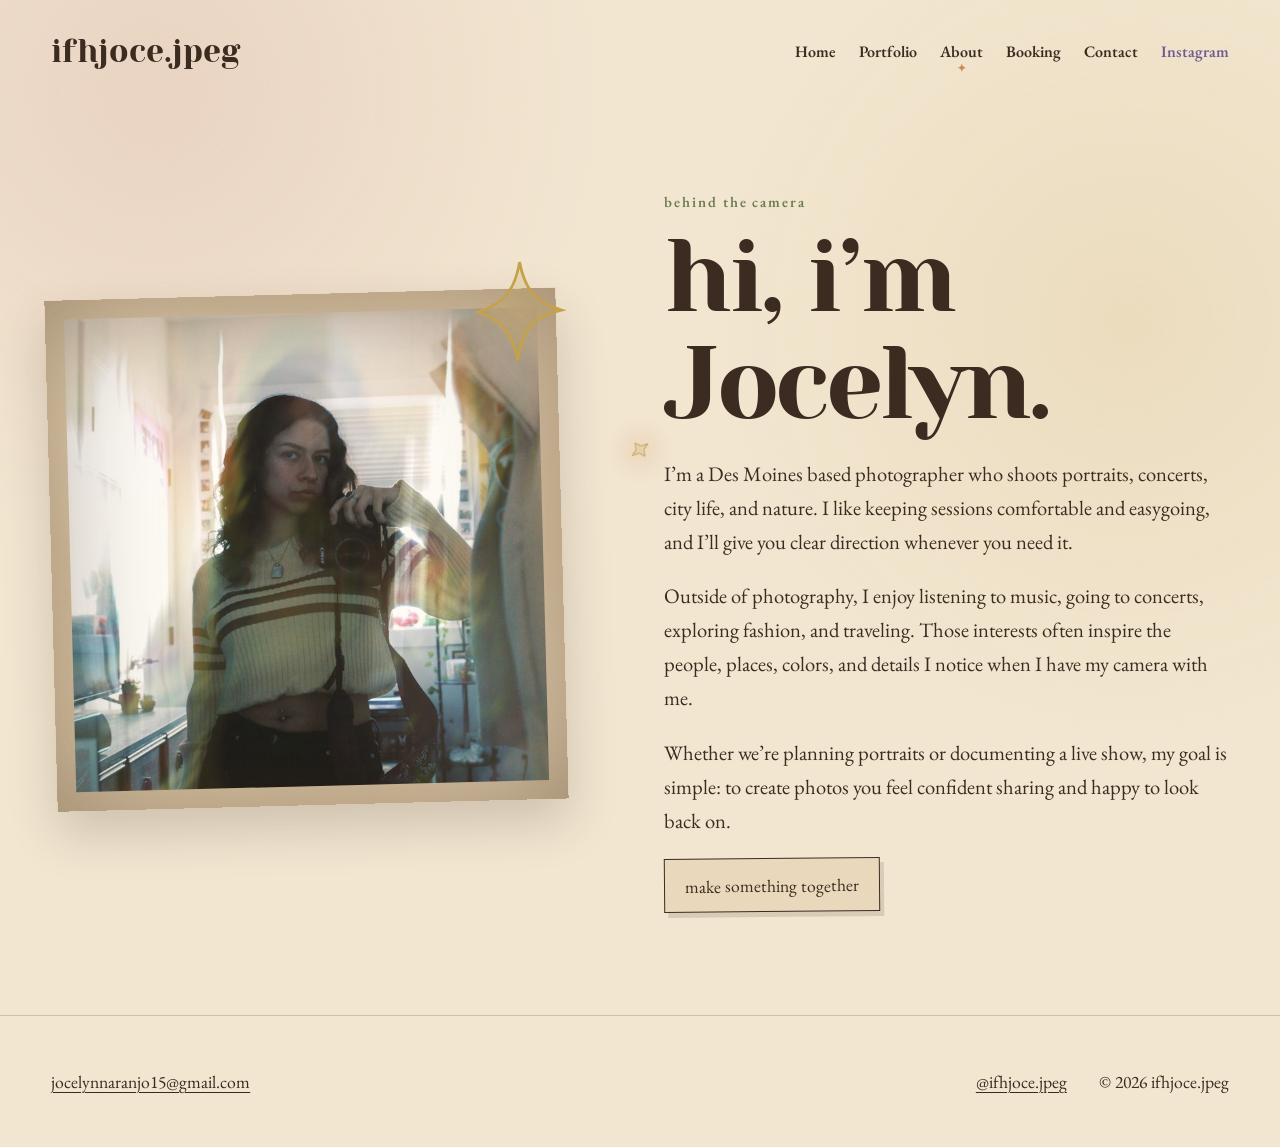
==== commit f02972de: "Add files via upload" ====
--- a/about.html
+++ b/about.html
@@ -54,28 +54,13 @@
       <div class="about-layout__copy reveal">
         <p class="eyebrow">behind the camera</p>
         <h1>hi, i’m Jocelyn.</h1>
-        <p>I’m a Des Moines based photographer drawn to photographs that feel a little imperfect in the best way: soft focus, blown highlights, motion, grain, strange color, real expressions, and small details that would be easy to forget.</p>
-        <p>I shoot portraits, concerts, city life, and nature. Sometimes the work is loud and chaotic, sometimes it’s quiet and almost still. Either way, I want the final photographs to feel less like a polished record of what happened and more like the way the moment lives in your head afterward.</p>
-        <p>My approach on a shoot is relaxed and collaborative. I’ll give direction when it helps, but I also leave room for the in-between moments because those are usually the photographs I end up loving most.</p>
+        <p>I’m a Des Moines based photographer who shoots portraits, concerts, city life, and nature. I like keeping sessions comfortable and easygoing, and I’ll give you clear direction whenever you need it.</p>
+        <p>Outside of photography, I enjoy listening to music, going to concerts, exploring fashion, and traveling. Those interests often inspire the people, places, colors, and details I notice when I have my camera with me.</p>
+        <p>Whether we’re planning portraits or documenting a live show, my goal is simple: to create photos you feel confident sharing and happy to look back on.</p>
         <a class="button button--paper" href="booking.html">make something together</a>
       </div>
     </section>
 
-    <section class="kit-card shell reveal" aria-labelledby="kit-title">
-      <div>
-        <p class="eyebrow">things in the bag</p>
-        <h2 id="kit-title">cameras, film & little favorites</h2>
-      </div>
-      <ul class="kit-list">
-        <li>Digital body + fast prime lenses</li>
-        <li>35mm point-and-shoot for imperfect little extras</li>
-        <li>Kodak Gold 200</li>
-        <li>Portra 400</li>
-        <li>Cinestill 800T for night lights</li>
-        <li>Small on-camera flash for direct, candid energy</li>
-      </ul>
-      <svg class="doodle doodle--moon" viewBox="0 0 110 110" aria-hidden="true"><path d="M78 15c-21 7-33 27-29 47 4 20 21 34 42 32-9 8-23 12-36 9-25-5-42-29-37-54 5-25 31-41 60-34Z"/></svg>
-    </section>
   </main>
 
   <footer class="site-footer">
--- a/assets/css/style.css
+++ b/assets/css/style.css
@@ -642,6 +642,7 @@
 
 .gallery-card__button {
   position: relative;
+  isolation: isolate;
   width: 100%;
   min-height: 44px;
   display: block;
@@ -657,7 +658,10 @@
   width: 100%;
   height: auto;
   filter: saturate(0.9) contrast(0.95) sepia(0.08);
-  transition: filter 520ms ease, transform 800ms ease;
+  transform: scale(1);
+  transform-origin: center;
+  backface-visibility: hidden;
+  transition: transform 420ms ease;
 }
 
 .lightbox[hidden] {
@@ -708,12 +712,6 @@
   height: auto;
   object-fit: contain;
   box-shadow: 0 24px 70px rgba(0, 0, 0, 0.34);
-}
-
-.lightbox__figure figcaption {
-  margin-top: 0.7rem;
-  color: var(--cream);
-  text-align: center;
 }
 
 .lightbox__close,
@@ -770,33 +768,6 @@
   fill: rgba(196, 160, 74, 0.2);
   stroke: var(--muted-gold);
   stroke-width: 2;
-}
-
-.kit-card {
-  position: relative;
-  margin-bottom: var(--section-space);
-  padding: clamp(2rem, 5vw, 4rem);
-  background: rgba(211, 162, 155, 0.22);
-  border: 1px solid rgba(58, 42, 31, 0.18);
-  clip-path: polygon(0 2%, 13% 0, 26% 2%, 39% 0, 53% 2%, 66% 0, 80% 2%, 100% 0, 99% 96%, 83% 99%, 65% 97%, 48% 100%, 31% 97%, 14% 99%, 0 96%);
-}
-
-.kit-card h2 {
-  max-width: 12ch;
-}
-
-.kit-list {
-  display: grid;
-  gap: 0.7rem;
-  padding-left: 1.2rem;
-  font-size: clamp(1.05rem, 1rem + 0.3vw, 1.25rem);
-}
-
-.kit-card .doodle--moon {
-  position: absolute;
-  right: clamp(1rem, 4vw, 4rem);
-  bottom: clamp(1rem, 4vw, 3rem);
-  opacity: 0.7;
 }
 
 /* Booking */
@@ -1174,18 +1145,6 @@
     columns: 3;
   }
 
-  .gallery-card:nth-child(4n + 1) {
-    transform: rotate(-0.5deg);
-  }
-
-  .gallery-card:nth-child(4n + 2) {
-    transform: rotate(0.65deg);
-  }
-
-  .gallery-card:nth-child(4n + 3) {
-    transform: rotate(-0.2deg);
-  }
-
   .portrait-card__sparkle {
     right: -1.3rem;
     top: -2rem;
@@ -1252,11 +1211,6 @@
     columns: 4;
   }
 
-  .kit-card {
-    display: grid;
-    grid-template-columns: minmax(0, 0.9fr) minmax(0, 1.1fr);
-    gap: 4rem;
-  }
 }
 
 /* 1440px */
@@ -1305,10 +1259,13 @@
   }
 
   .photo-frame:hover img,
-  .gallery-card__button:hover img,
   .portrait-card:hover img {
     filter: saturate(0.72) contrast(0.9) sepia(0.14) brightness(1.04);
     transform: scale(1.025);
+  }
+
+  .gallery-card__button:hover img {
+    transform: scale(1.035);
   }
 
   .cursor-orbit {
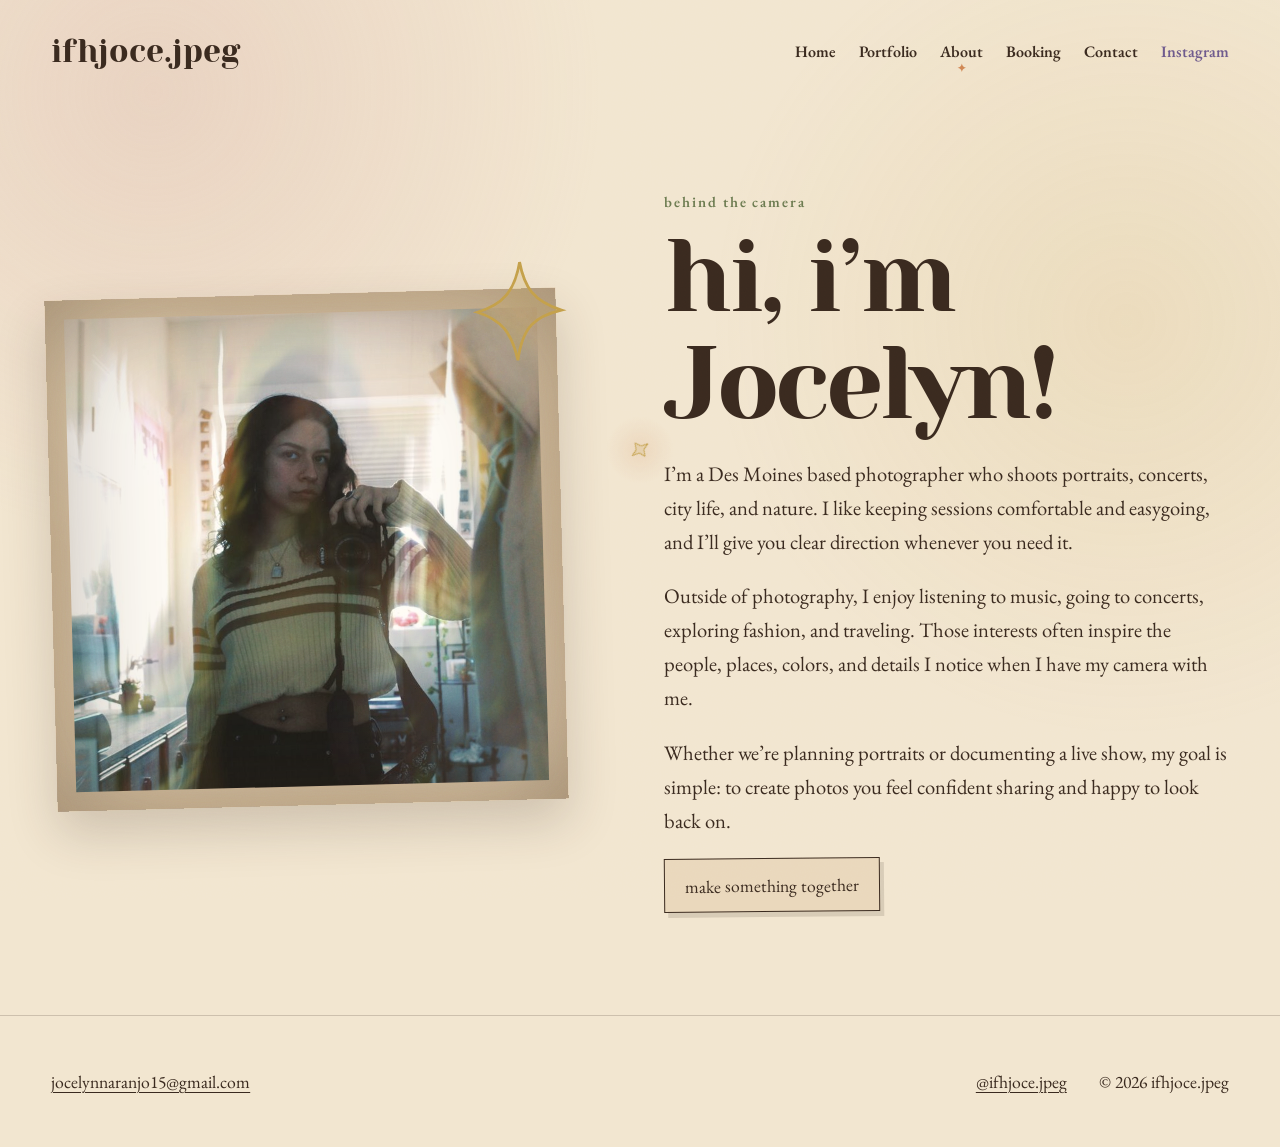
==== commit cfd86d75: "Update greeting from 'hi' to 'hi!' in about.html" ====
--- a/about.html
+++ b/about.html
@@ -53,7 +53,7 @@
 
       <div class="about-layout__copy reveal">
         <p class="eyebrow">behind the camera</p>
-        <h1>hi, i’m Jocelyn.</h1>
+        <h1>hi, i’m Jocelyn!</h1>
         <p>I’m a Des Moines based photographer who shoots portraits, concerts, city life, and nature. I like keeping sessions comfortable and easygoing, and I’ll give you clear direction whenever you need it.</p>
         <p>Outside of photography, I enjoy listening to music, going to concerts, exploring fashion, and traveling. Those interests often inspire the people, places, colors, and details I notice when I have my camera with me.</p>
         <p>Whether we’re planning portraits or documenting a live show, my goal is simple: to create photos you feel confident sharing and happy to look back on.</p>
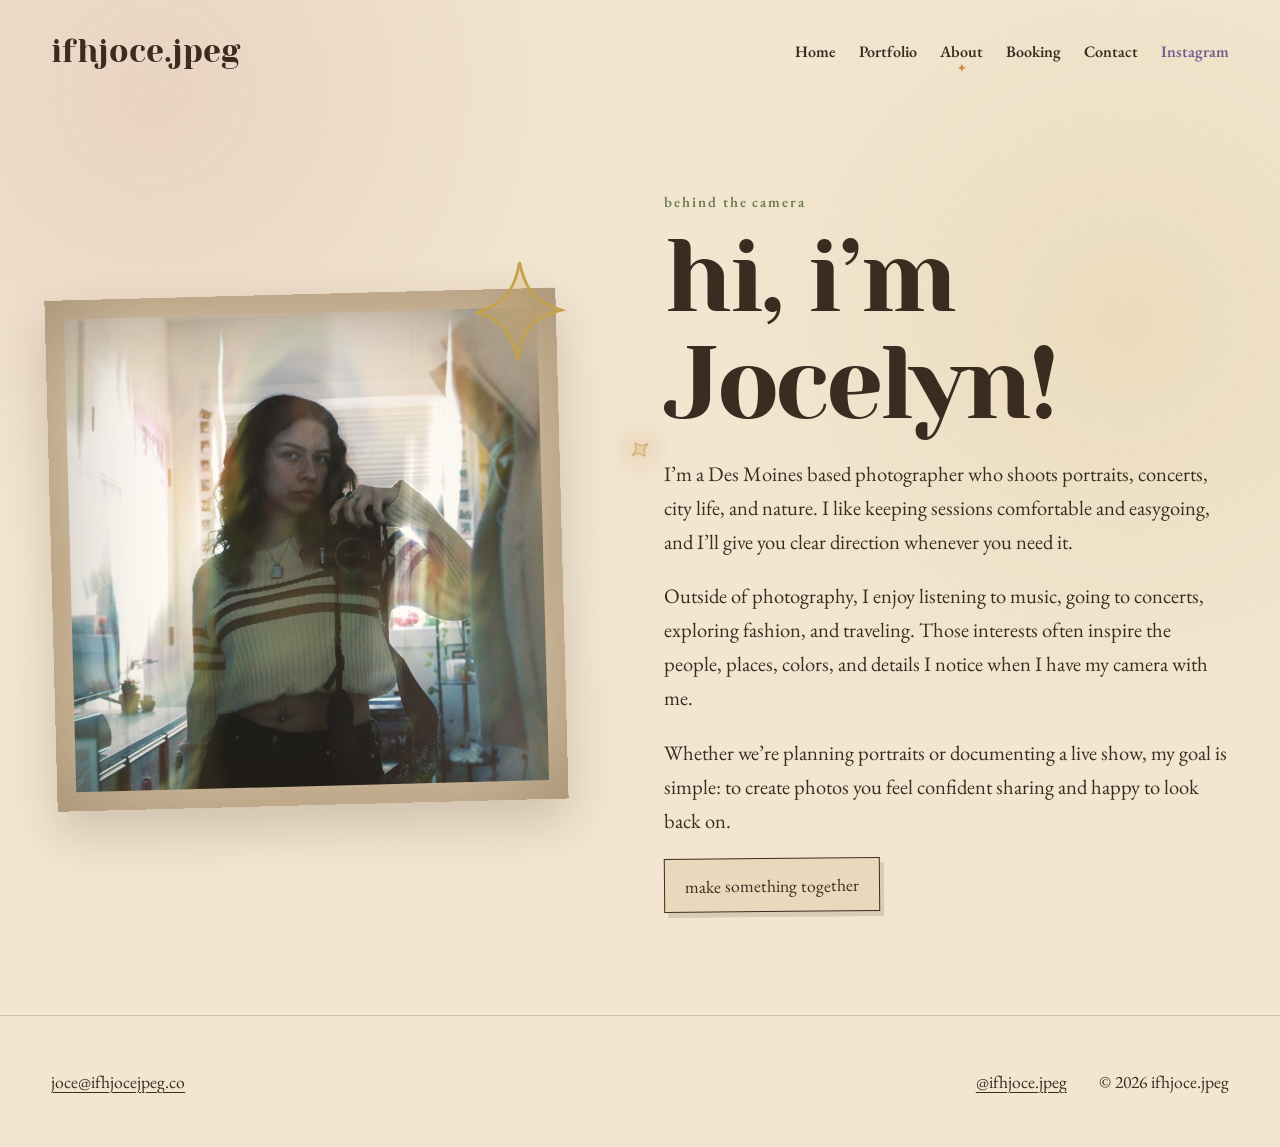
==== commit c6816226: "Update footer email address in about.html" ====
--- a/about.html
+++ b/about.html
@@ -65,7 +65,7 @@
 
   <footer class="site-footer">
     <div class="site-footer__inner shell">
-      <p><a href="mailto:jocelynnaranjo15@gmail.com">jocelynnaranjo15@gmail.com</a></p>
+      <p><a href="mailto:joce@ifhjocejpeg.co">joce@ifhjocejpeg.co</a></p>
       <p><a href="https://instagram.com/ifhjoce.jpeg" target="_blank" rel="noreferrer">@ifhjoce.jpeg</a></p>
       <p>© 2026 ifhjoce.jpeg</p>
     </div>
--- a/assets/css/style.css
+++ b/assets/css/style.css
@@ -867,14 +867,20 @@
   align-items: flex-start;
   gap: 0.75rem;
   max-width: 60rem;
+  cursor: pointer;
 }
 
 .checkbox-label input {
   flex: 0 0 auto;
   width: 22px;
   height: 22px;
+  min-height: 0;
   margin-top: 0.2rem;
+  padding: 0;
+  appearance: auto;
+  -webkit-appearance: checkbox;
   accent-color: var(--moss);
+  cursor: pointer;
 }
 
 .honeypot {
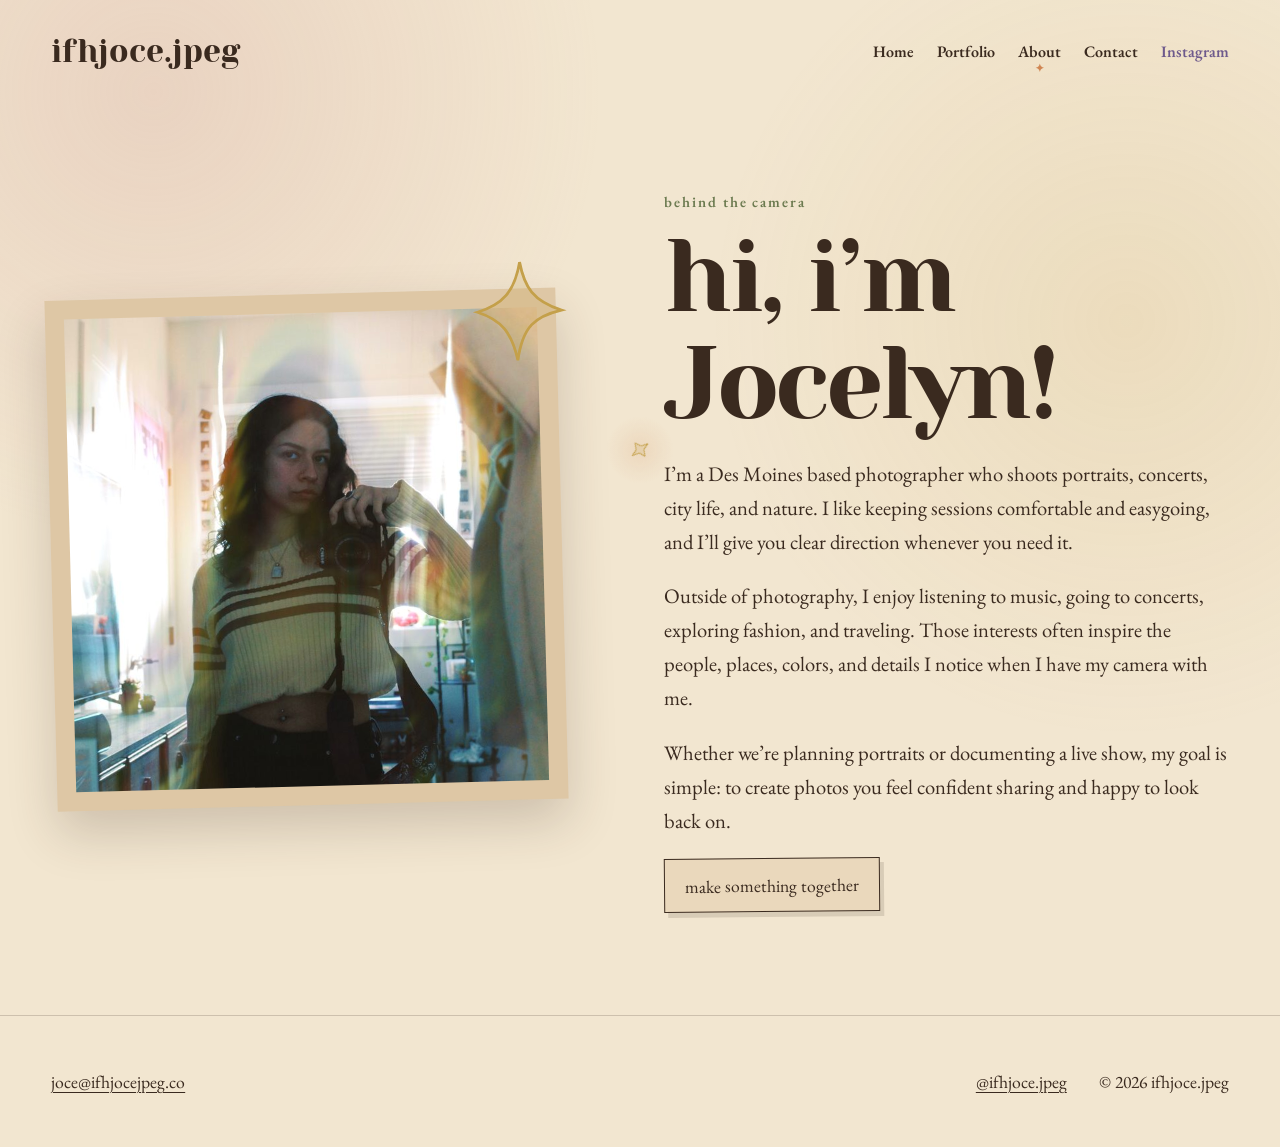
==== commit defdf0f5: "Add files via upload" ====
--- a/about.html
+++ b/about.html
@@ -5,16 +5,16 @@
   <meta name="viewport" content="width=device-width, initial-scale=1">
   <title>About — ifhjoce.jpeg</title>
   <meta name="description" content="Meet Jocelyn, the photographer behind ifhjoce.jpeg in Des Moines, Iowa, and learn about her approach to portraits, concerts, city scenes, and nature photography.">
-  <link rel="canonical" href="https://ifhjocejpeg.com/about.html">
+  <link rel="canonical" href="https://ifhjocejpeg.co/about.html">
   <meta property="og:type" content="website">
   <meta property="og:title" content="About — ifhjoce.jpeg">
   <meta property="og:description" content="Meet the photographer behind ifhjoce.jpeg and her dreamy, intimate approach to making photographs.">
-  <meta property="og:url" content="https://ifhjocejpeg.com/about.html">
-  <meta property="og:image" content="https://ifhjocejpeg.com/images/og-cover.jpg">
+  <meta property="og:url" content="https://ifhjocejpeg.co/about.html">
+  <meta property="og:image" content="https://ifhjocejpeg.co/images/og-cover.jpg">
   <meta name="twitter:card" content="summary_large_image">
   <meta name="twitter:title" content="About — ifhjoce.jpeg">
   <meta name="twitter:description" content="Meet the photographer behind ifhjoce.jpeg and her dreamy, intimate approach to making photographs.">
-  <meta name="twitter:image" content="https://ifhjocejpeg.com/images/og-cover.jpg">
+  <meta name="twitter:image" content="https://ifhjocejpeg.co/images/og-cover.jpg">
   <link rel="icon" href="images/favicon.svg" type="image/svg+xml">
 <link rel="icon" href="images/favicon-32.png" sizes="32x32" type="image/png">
 <link rel="apple-touch-icon" href="images/apple-touch-icon.png">
@@ -35,7 +35,6 @@
         <a href="index.html">Home</a>
         <a href="portfolio.html">Portfolio</a>
         <a href="about.html" aria-current="page">About</a>
-        <a href="booking.html">Booking</a>
         <a href="contact.html">Contact</a>
         <a class="site-nav__instagram" href="https://instagram.com/ifhjoce.jpeg" target="_blank" rel="noreferrer">Instagram</a>
       </nav>
@@ -46,7 +45,7 @@
     <section class="about-layout section shell">
       <div class="about-layout__portrait reveal">
         <figure class="portrait-card parallax-soft">
-          <img src="images/about/jocelyn-1600.jpg" srcset="images/about/jocelyn-720.jpg 720w, images/about/jocelyn-1600.jpg 1600w" sizes="(max-width: 767px) 92vw, 44vw" width="2684" height="2684" alt="Jocelyn taking a mirror self-portrait with her camera in warm window light" decoding="async" loading="eager">
+          <img src="images/about/jocelyn-1600.jpg" srcset="images/about/jocelyn-720.jpg 720w, images/about/jocelyn-1600.jpg 1600w" sizes="(max-width: 767px) 92vw, 44vw" width="6046" height="8062" alt="Jocelyn seated on a garden path beneath an arbor" decoding="async" loading="eager">
           <svg class="portrait-card__sparkle" viewBox="0 0 80 80" aria-hidden="true"><path d="M40 4c3 18 9 28 29 35-19 4-28 11-32 35-4-20-11-29-28-35 18-5 27-14 31-35Z"/></svg>
         </figure>
       </div>
@@ -57,7 +56,7 @@
         <p>I’m a Des Moines based photographer who shoots portraits, concerts, city life, and nature. I like keeping sessions comfortable and easygoing, and I’ll give you clear direction whenever you need it.</p>
         <p>Outside of photography, I enjoy listening to music, going to concerts, exploring fashion, and traveling. Those interests often inspire the people, places, colors, and details I notice when I have my camera with me.</p>
         <p>Whether we’re planning portraits or documenting a live show, my goal is simple: to create photos you feel confident sharing and happy to look back on.</p>
-        <a class="button button--paper" href="booking.html">make something together</a>
+        <a class="button button--paper" href="contact.html">make something together</a>
       </div>
     </section>
 
--- a/assets/css/style.css
+++ b/assets/css/style.css
@@ -37,18 +37,6 @@
   font-size: clamp(1rem, 0.96rem + 0.18vw, 1.12rem);
   line-height: 1.65;
   padding-bottom: env(safe-area-inset-bottom);
-}
-
-body::before {
-  content: "";
-  position: fixed;
-  inset: 0;
-  z-index: 9999;
-  pointer-events: none;
-  opacity: 0.085;
-  mix-blend-mode: overlay;
-  background-image: url("data:image/svg+xml,%3Csvg xmlns='http://www.w3.org/2000/svg' width='140' height='140' viewBox='0 0 140 140'%3E%3Cfilter id='n'%3E%3CfeTurbulence type='fractalNoise' baseFrequency='.8' numOctaves='4' stitchTiles='stitch' seed='7'/%3E%3C/filter%3E%3Crect width='100%25' height='100%25' filter='url(%23n)' opacity='.78'/%3E%3C/svg%3E");
-  animation: grain-shift 0.42s steps(2) infinite;
 }
 
 img,
@@ -355,56 +343,11 @@
   width: 100%;
   height: 100%;
   object-fit: cover;
-  filter: saturate(0.88) contrast(0.92) sepia(0.08);
   transform: scale(1.015);
 }
 
-.hero-carousel__slide::before,
-.photo-frame::before,
-.gallery-card__button::before,
-.portrait-card::before {
-  content: "";
-  position: absolute;
-  inset: 0;
-  z-index: 2;
-  pointer-events: none;
-  background:
-    radial-gradient(circle at 14% 22%, rgba(244, 180, 111, 0.28), transparent 25%),
-    radial-gradient(circle at 82% 76%, rgba(211, 162, 155, 0.18), transparent 27%);
-  mix-blend-mode: screen;
-}
-
-.photo-frame--two::before,
-.gallery-card:nth-child(3n + 2) .gallery-card__button::before {
-  background:
-    radial-gradient(circle at 82% 18%, rgba(244, 180, 111, 0.24), transparent 24%),
-    radial-gradient(circle at 22% 78%, rgba(110, 90, 140, 0.14), transparent 28%);
-}
-
-.photo-frame--three::before,
-.gallery-card:nth-child(3n) .gallery-card__button::before {
-  background:
-    radial-gradient(circle at 52% 8%, rgba(208, 134, 83, 0.25), transparent 23%),
-    radial-gradient(circle at 8% 66%, rgba(211, 162, 155, 0.2), transparent 30%);
-}
-
-.hero-carousel__slide::after,
-.photo-frame::after,
-.gallery-card__button::after,
-.portrait-card::after {
-  content: "";
-  position: absolute;
-  inset: 0;
-  z-index: 3;
-  pointer-events: none;
-  box-shadow: inset 0 0 8rem rgba(58, 42, 31, 0.42), inset 0 0 1.5rem rgba(255, 208, 148, 0.14);
-}
-
 .hero-carousel__veil {
-  position: absolute;
-  inset: 0;
-  z-index: 4;
-  background: linear-gradient(to top, rgba(39, 27, 20, 0.72), rgba(39, 27, 20, 0.03) 62%);
+  display: none;
 }
 
 .hero-carousel__caption {
@@ -459,15 +402,14 @@
   bottom: 1.3rem;
   z-index: 8;
   display: flex;
-  max-width: calc(100% - 9rem);
+  max-width: calc(100% - 8rem);
   transform: translateX(-50%);
   justify-content: center;
-  flex-wrap: wrap;
-  gap: 0.22rem;
+  flex-wrap: nowrap;
 }
 
 .hero-carousel__dot {
-  width: 44px;
+  width: clamp(30px, 8vw, 44px);
   height: 44px;
   display: grid;
   place-items: center;
@@ -521,8 +463,7 @@
   width: 100%;
   height: 100%;
   object-fit: cover;
-  filter: saturate(0.9) contrast(0.94) sepia(0.08);
-  transition: filter 500ms ease, transform 800ms ease;
+  transition: transform 800ms ease;
 }
 
 .home-note {
@@ -657,7 +598,6 @@
 .gallery-card__button img {
   width: 100%;
   height: auto;
-  filter: saturate(0.9) contrast(0.95) sepia(0.08);
   transform: scale(1);
   transform-origin: center;
   backface-visibility: hidden;
@@ -756,7 +696,6 @@
 
 .portrait-card img {
   width: 100%;
-  filter: saturate(0.86) contrast(0.94) sepia(0.09);
 }
 
 .portrait-card__sparkle {
@@ -1024,14 +963,6 @@
   display: none;
 }
 
-@keyframes grain-shift {
-  0% { transform: translate3d(0, 0, 0); }
-  25% { transform: translate3d(-2%, 1%, 0); }
-  50% { transform: translate3d(1%, -2%, 0); }
-  75% { transform: translate3d(2%, 2%, 0); }
-  100% { transform: translate3d(-1%, -1%, 0); }
-}
-
 @keyframes hanging-drift {
   from { transform: rotate(-2deg) translateY(-4px); }
   to { transform: rotate(2.3deg) translateY(7px); }
@@ -1266,7 +1197,6 @@
 
   .photo-frame:hover img,
   .portrait-card:hover img {
-    filter: saturate(0.72) contrast(0.9) sepia(0.14) brightness(1.04);
     transform: scale(1.025);
   }
 
@@ -1318,10 +1248,6 @@
     transition-duration: 0.01ms;
   }
 
-  body::before {
-    animation: none;
-  }
-
   .reveal {
     opacity: 1;
     transform: none;
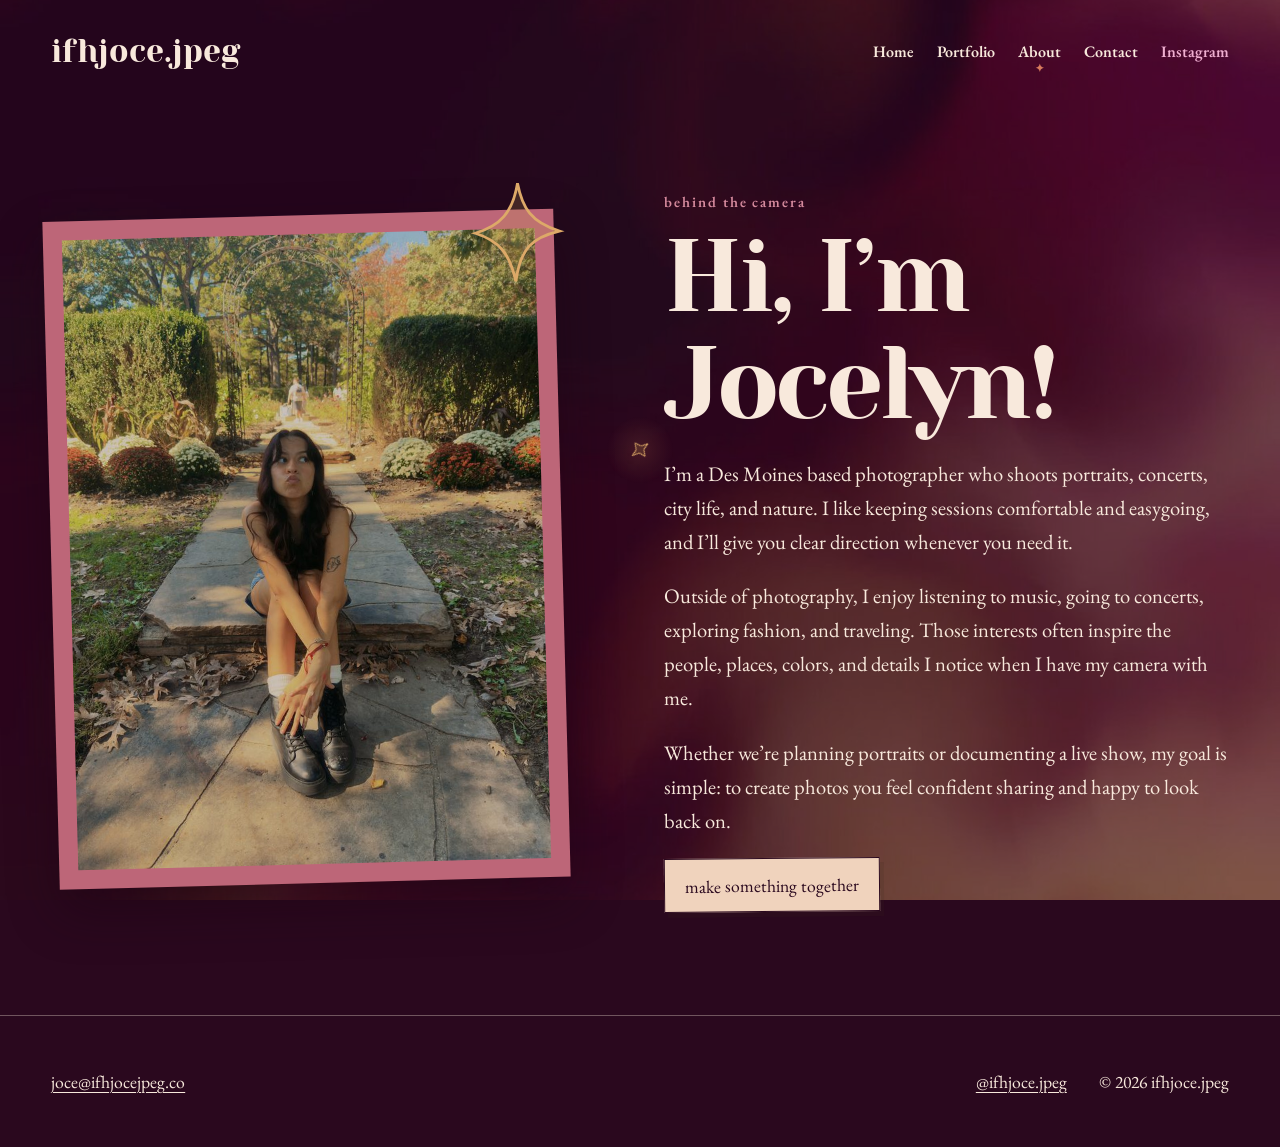
==== commit dcb1a6c9: "Correct capitalization in about.html header" ====
--- a/about.html
+++ b/about.html
@@ -52,7 +52,7 @@
 
       <div class="about-layout__copy reveal">
         <p class="eyebrow">behind the camera</p>
-        <h1>hi, i’m Jocelyn!</h1>
+        <h1>Hi, I’m Jocelyn!</h1>
         <p>I’m a Des Moines based photographer who shoots portraits, concerts, city life, and nature. I like keeping sessions comfortable and easygoing, and I’ll give you clear direction whenever you need it.</p>
         <p>Outside of photography, I enjoy listening to music, going to concerts, exploring fashion, and traveling. Those interests often inspire the people, places, colors, and details I notice when I have my camera with me.</p>
         <p>Whether we’re planning portraits or documenting a live show, my goal is simple: to create photos you feel confident sharing and happy to look back on.</p>
--- a/assets/css/style.css
+++ b/assets/css/style.css
@@ -1,14 +1,16 @@
 :root {
-  --cream: #f2e6d0;
-  --muted-gold: #c4a04a;
-  --moss: #6b7a4f;
-  --faded-orange: #d08653;
-  --dusty-pink: #d3a29b;
-  --deep-brown: #3a2a1f;
-  --dream-purple: #6e5a8c;
-  --paper: #ead8bc;
-  --ink-soft: #594638;
-  --shadow: rgba(58, 42, 31, 0.2);
+  --cream: #f8e9dc;
+  --muted-gold: #dda968;
+  --moss: #d58a9d;
+  --faded-orange: #d77b5d;
+  --dusty-pink: #d49aae;
+  --deep-brown: #2a081e;
+  --dream-purple: #efafd0;
+  --paper: #f0d3bd;
+  --ink-soft: #ead0ca;
+  --shadow: rgba(25, 0, 16, 0.4);
+  --surface: rgba(42, 8, 30, 0.82);
+  --line: rgba(248, 233, 220, 0.34);
   --shell: min(92vw, 1600px);
   --section-space: clamp(4rem, 8vw, 9rem);
   --display: "Yeseva One", Georgia, serif;
@@ -21,22 +23,41 @@
 
 html {
   scroll-behavior: smooth;
-  background: var(--cream);
+  background: var(--deep-brown);
 }
 
 body {
+  position: relative;
+  isolation: isolate;
   margin: 0;
   min-width: 0;
   overflow-x: hidden;
-  color: var(--deep-brown);
-  background:
-    radial-gradient(circle at 12% 8%, rgba(211, 162, 155, 0.28), transparent 28rem),
-    radial-gradient(circle at 88% 28%, rgba(196, 160, 74, 0.14), transparent 26rem),
-    var(--cream);
+  color: var(--cream);
+  background: var(--deep-brown);
   font-family: var(--body);
   font-size: clamp(1rem, 0.96rem + 0.18vw, 1.12rem);
   line-height: 1.65;
   padding-bottom: env(safe-area-inset-bottom);
+}
+
+body::before,
+body::after {
+  position: fixed;
+  inset: 0;
+  z-index: -2;
+  content: "";
+  pointer-events: none;
+}
+
+body::before {
+  background-image: url("../../images/background/site-background-720.jpg");
+  background-position: center;
+  background-size: cover;
+}
+
+body::after {
+  z-index: -1;
+  background: rgba(30, 3, 22, 0.48);
 }
 
 img,
@@ -75,7 +96,7 @@
 }
 
 :focus-visible {
-  outline: 2px dashed var(--dream-purple);
+  outline: 2px dashed var(--muted-gold);
   outline-offset: 4px;
 }
 
@@ -164,7 +185,7 @@
   gap: 0.55rem;
   align-items: center;
   min-height: 44px;
-  color: var(--deep-brown);
+  color: var(--cream);
   font-weight: 600;
 }
 
@@ -202,7 +223,7 @@
   position: relative;
   z-index: 200;
   padding-top: calc(0.75rem + env(safe-area-inset-top));
-  color: var(--deep-brown);
+  color: var(--cream);
 }
 
 .site-header__inner {
@@ -229,9 +250,9 @@
   width: 48px;
   height: 48px;
   place-items: center;
-  border: 1px solid rgba(58, 42, 31, 0.45);
+  border: 1px solid var(--line);
   border-radius: 50%;
-  background: rgba(242, 230, 208, 0.72);
+  background: var(--surface);
   cursor: pointer;
 }
 
@@ -239,7 +260,7 @@
   position: absolute;
   width: 20px;
   height: 1px;
-  background: var(--deep-brown);
+  background: var(--cream);
   transition: transform 240ms ease;
 }
 
@@ -268,10 +289,7 @@
   justify-content: center;
   gap: 0.45rem;
   padding: calc(6rem + env(safe-area-inset-top)) max(7vw, 1.25rem) calc(3rem + env(safe-area-inset-bottom));
-  background:
-    radial-gradient(circle at 80% 20%, rgba(211, 162, 155, 0.32), transparent 38%),
-    radial-gradient(circle at 15% 80%, rgba(107, 122, 79, 0.2), transparent 34%),
-    var(--cream);
+  background: rgba(42, 8, 30, 0.97);
   transform: translateX(102%);
   visibility: hidden;
   transition: transform 420ms cubic-bezier(.2, .8, .2, 1), visibility 0s linear 420ms;
@@ -540,9 +558,10 @@
 .filter-chip {
   min-height: 44px;
   padding: 0.52rem 1rem;
-  border: 1px solid rgba(58, 42, 31, 0.42);
+  border: 1px solid var(--line);
   border-radius: 999px;
-  background: rgba(242, 230, 208, 0.65);
+  color: var(--cream);
+  background: var(--surface);
   cursor: pointer;
   transition: transform 220ms ease, background-color 220ms ease, color 220ms ease;
 }
@@ -556,25 +575,31 @@
 }
 
 .filter-chip.is-active {
-  color: var(--cream);
-  background: var(--moss);
+  color: var(--deep-brown);
+  background: var(--paper);
 }
 
 .portfolio-masonry {
-  columns: 1;
-  column-gap: clamp(1rem, 2.5vw, 2.4rem);
+  display: grid;
+  grid-template-columns: minmax(0, 1fr);
+  align-items: start;
+  gap: clamp(1rem, 2.5vw, 2.4rem);
+}
+
+.portfolio-masonry.is-masonry {
+  grid-auto-rows: 8px;
+  row-gap: 8px;
 }
 
 .gallery-card {
-  break-inside: avoid;
-  margin: 0 0 clamp(1rem, 2.5vw, 2.4rem);
-  transition: opacity 320ms ease, transform 320ms ease;
+  min-width: 0;
+  margin: 0;
+  transition: opacity 220ms ease;
 }
 
 
 .gallery-card.is-filtering-out {
   opacity: 0;
-  transform: scale(0.985);
 }
 
 .gallery-card[hidden] {
@@ -583,7 +608,6 @@
 
 .gallery-card__button {
   position: relative;
-  isolation: isolate;
   width: 100%;
   min-height: 44px;
   display: block;
@@ -598,10 +622,6 @@
 .gallery-card__button img {
   width: 100%;
   height: auto;
-  transform: scale(1);
-  transform-origin: center;
-  backface-visibility: hidden;
-  transition: transform 420ms ease;
 }
 
 .lightbox[hidden] {
@@ -689,7 +709,7 @@
   max-width: 42rem;
   margin: 0 auto;
   padding: clamp(0.7rem, 2vw, 1.2rem);
-  background: #dec7a5;
+  background: #bd6678;
   box-shadow: 0 22px 50px var(--shadow);
   transform: rotate(-1.5deg);
 }
@@ -860,7 +880,7 @@
   min-height: calc(100dvh - 9rem);
   display: grid;
   align-items: center;
-  gap: clamp(3rem, 8vw, 8rem);
+  gap: 2rem;
 }
 
 .contact-layout__copy {
@@ -883,29 +903,9 @@
   overflow-wrap: anywhere;
 }
 
-.contact-layout__art {
-  min-height: 22rem;
-  display: grid;
-  place-items: center;
-}
-
-.hanging-object {
-  width: min(72vw, 23rem);
-  animation: hanging-drift 6.5s ease-in-out infinite alternate;
-}
-
-.hanging-object svg {
-  width: 100%;
-  fill: rgba(211, 162, 155, 0.17);
-  stroke: var(--dream-purple);
-  stroke-width: 2;
-  stroke-linecap: round;
-  stroke-linejoin: round;
-}
-
 /* Footer */
 .site-footer {
-  border-top: 1px solid rgba(58, 42, 31, 0.2);
+  border-top: 1px solid var(--line);
   padding-block: clamp(2rem, 4vw, 3.4rem);
 }
 
@@ -931,10 +931,6 @@
 .home-collage .photo-frame img {
   height: auto;
   object-fit: contain;
-}
-
-.portfolio-masonry {
-  column-fill: balance;
 }
 
 .gallery-card__button {
@@ -961,11 +957,6 @@
 .cursor-orbit,
 .cursor-glow {
   display: none;
-}
-
-@keyframes hanging-drift {
-  from { transform: rotate(-2deg) translateY(-4px); }
-  to { transform: rotate(2.3deg) translateY(7px); }
 }
 
 /* 480px */
@@ -982,12 +973,16 @@
   .photo-frame--four { transform: rotate(-1.7deg) translateY(1.6rem); }
 
   .portfolio-masonry {
-    columns: 2;
+    grid-template-columns: repeat(2, minmax(0, 1fr));
   }
 }
 
 /* 768px */
 @media (min-width: 48rem) {
+  body::before {
+    background-image: url("../../images/background/site-background-1600.jpg");
+  }
+
   .site-header {
     padding-top: calc(1rem + env(safe-area-inset-top));
   }
@@ -1079,7 +1074,7 @@
   }
 
   .portfolio-masonry {
-    columns: 3;
+    grid-template-columns: repeat(3, minmax(0, 1fr));
   }
 
   .portrait-card__sparkle {
@@ -1101,10 +1096,6 @@
 
   .booking-intro {
     grid-template-columns: minmax(0, 1fr) auto;
-  }
-
-  .contact-layout {
-    grid-template-columns: minmax(0, 1.2fr) minmax(18rem, 0.8fr);
   }
 
   .site-footer__inner {
@@ -1145,7 +1136,7 @@
   }
 
   .portfolio-masonry {
-    columns: 4;
+    grid-template-columns: repeat(4, minmax(0, 1fr));
   }
 
 }
@@ -1161,8 +1152,7 @@
   }
 
   .portfolio-masonry {
-    columns: 4;
-    column-gap: 2.2rem;
+    gap: 2.2rem;
   }
 }
 
@@ -1187,21 +1177,18 @@
 
   .button:hover {
     transform: translate(-2px, -2px) rotate(-0.5deg);
-    box-shadow: 7px 8px 0 rgba(58, 42, 31, 0.16);
-    background: #e4cfad;
+    box-shadow: 7px 8px 0 rgba(25, 0, 16, 0.28);
+    background: #f7dfca;
   }
 
   .filter-chip:hover {
-    background: rgba(107, 122, 79, 0.17);
+    color: var(--deep-brown);
+    background: var(--dusty-pink);
   }
 
   .photo-frame:hover img,
   .portrait-card:hover img {
     transform: scale(1.025);
-  }
-
-  .gallery-card__button:hover img {
-    transform: scale(1.035);
   }
 
   .cursor-orbit {
@@ -1253,8 +1240,7 @@
     transform: none;
   }
 
-  .parallax-soft,
-  .hanging-object {
+  .parallax-soft {
     transform: none;
   }
 
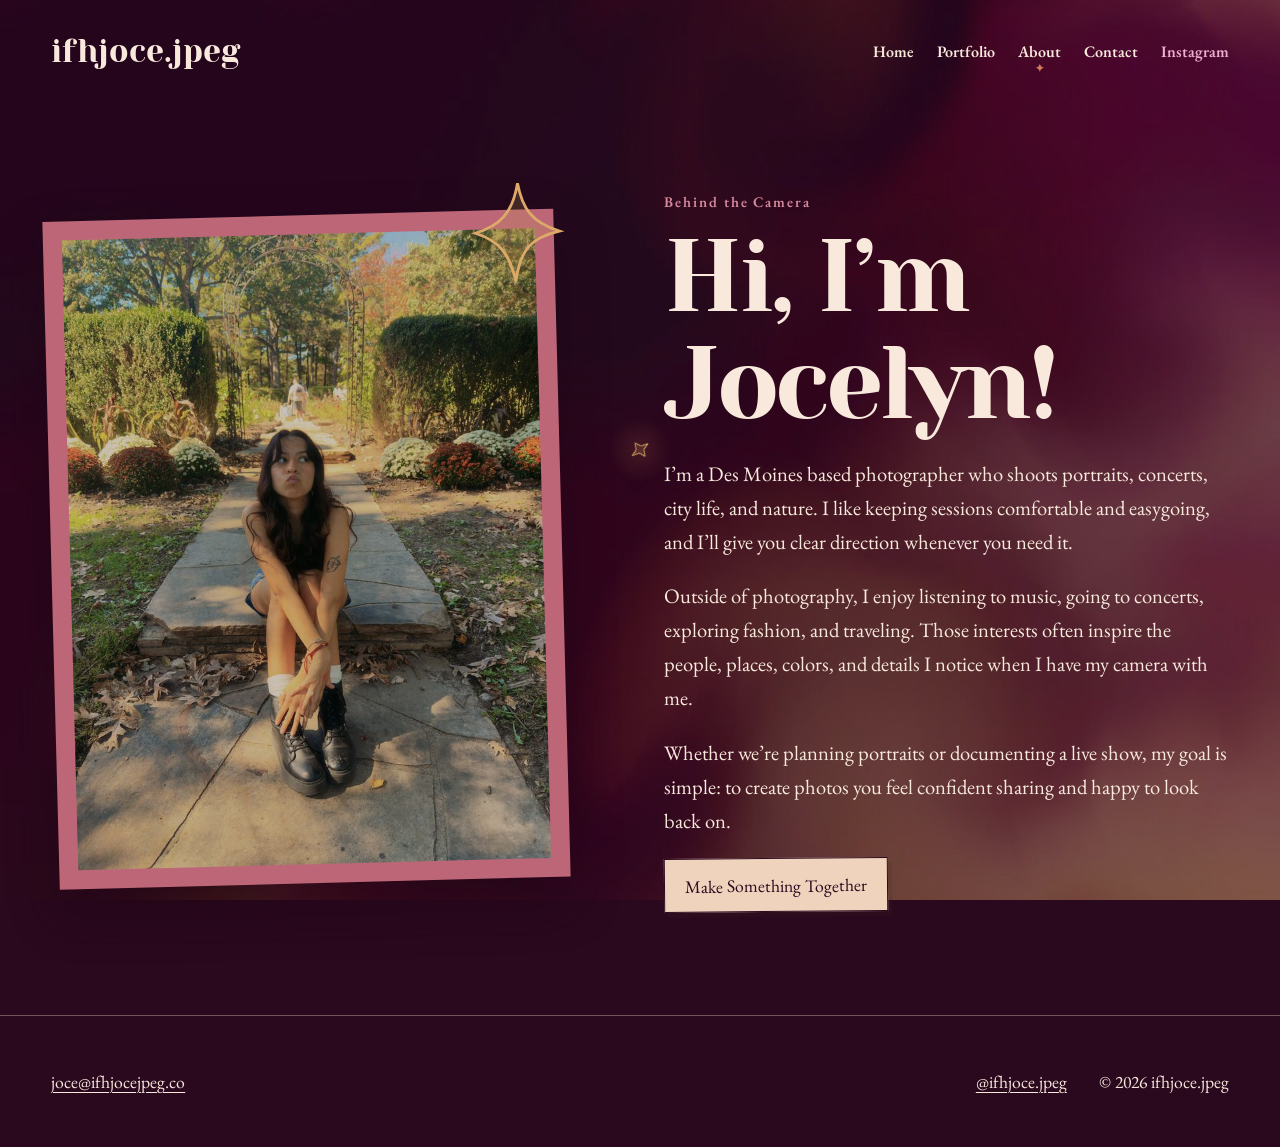
==== commit 435d5a5e: "Add files via upload" ====
--- a/about.html
+++ b/about.html
@@ -51,12 +51,12 @@
       </div>
 
       <div class="about-layout__copy reveal">
-        <p class="eyebrow">behind the camera</p>
+        <p class="eyebrow">Behind the Camera</p>
         <h1>Hi, I’m Jocelyn!</h1>
         <p>I’m a Des Moines based photographer who shoots portraits, concerts, city life, and nature. I like keeping sessions comfortable and easygoing, and I’ll give you clear direction whenever you need it.</p>
         <p>Outside of photography, I enjoy listening to music, going to concerts, exploring fashion, and traveling. Those interests often inspire the people, places, colors, and details I notice when I have my camera with me.</p>
         <p>Whether we’re planning portraits or documenting a live show, my goal is simple: to create photos you feel confident sharing and happy to look back on.</p>
-        <a class="button button--paper" href="contact.html">make something together</a>
+        <a class="button button--paper" href="contact.html">Make Something Together</a>
       </div>
     </section>
 
--- a/assets/css/style.css
+++ b/assets/css/style.css
@@ -148,7 +148,6 @@
   font-size: clamp(0.83rem, 0.78rem + 0.18vw, 1rem);
   font-weight: 600;
   letter-spacing: 0.13em;
-  text-transform: lowercase;
 }
 
 h1,
@@ -328,136 +327,50 @@
   overflow: hidden;
 }
 
-/* Hero carousel */
-.hero-carousel {
-  position: relative;
-  margin-top: clamp(0.5rem, 2vw, 1.5rem);
-}
-
-.hero-carousel__viewport {
-  position: relative;
-  min-height: clamp(38rem, 78dvh, 62rem);
-  overflow: hidden;
-  background: var(--deep-brown);
-  isolation: isolate;
-}
-
-.hero-carousel__slide {
-  position: absolute;
-  inset: 0;
-  opacity: 0;
-  visibility: hidden;
-  transition: opacity 1.8s ease, visibility 0s linear 1.8s;
-}
-
-.hero-carousel__slide.is-active {
-  z-index: 1;
-  opacity: 1;
-  visibility: visible;
-  transition-delay: 0s;
-}
-
-.hero-carousel__image {
-  width: 100%;
-  height: 100%;
-  object-fit: cover;
-  transform: scale(1.015);
-}
-
-.hero-carousel__veil {
-  display: none;
-}
-
-.hero-carousel__caption {
-  position: absolute;
-  left: 50%;
-  bottom: clamp(5.5rem, 10vw, 8rem);
-  z-index: 5;
-  transform: translateX(-50%);
-  color: var(--cream);
-}
-
-.hero-carousel__caption h1 {
-  max-width: 10ch;
-  margin-bottom: 1rem;
-  text-shadow: 0 3px 30px rgba(0, 0, 0, 0.38);
-}
-
-.hero-carousel__caption .eyebrow {
-  color: #e7c97e;
-}
-
-.hero-carousel__caption p:last-child {
-  font-size: clamp(1.05rem, 2vw, 1.4rem);
-}
-
-.hero-carousel__arrow {
-  position: absolute;
-  z-index: 8;
-  bottom: 1.2rem;
-  display: grid;
-  width: 48px;
-  height: 48px;
-  place-items: center;
-  border: 1px solid rgba(242, 230, 208, 0.7);
-  border-radius: 50%;
-  color: var(--cream);
-  background: rgba(58, 42, 31, 0.32);
-  cursor: pointer;
-}
-
-.hero-carousel__arrow--prev {
-  left: 1.2rem;
-}
-
-.hero-carousel__arrow--next {
-  right: 1.2rem;
-}
-
-.hero-carousel__dots {
-  position: absolute;
-  left: 50%;
-  bottom: 1.3rem;
-  z-index: 8;
-  display: flex;
-  max-width: calc(100% - 8rem);
-  transform: translateX(-50%);
-  justify-content: center;
-  flex-wrap: nowrap;
-}
-
-.hero-carousel__dot {
-  width: clamp(30px, 8vw, 44px);
-  height: 44px;
-  display: grid;
-  place-items: center;
-  border: 0;
-  background: transparent;
-  cursor: pointer;
-}
-
-.hero-carousel__dot::before {
-  content: "";
-  width: 7px;
-  height: 7px;
-  border: 1px solid var(--cream);
-  border-radius: 50%;
-  background: transparent;
-  transition: transform 220ms ease, background-color 220ms ease;
-}
-
-.hero-carousel__dot.is-active::before {
-  transform: scale(1.35);
-  background: var(--cream);
-}
-
-/* Home collage */
+/* Home hero and collage */
 .home-intro {
   display: grid;
   gap: clamp(3rem, 9vw, 8rem);
   align-items: center;
 }
 
+.home-intro--hero {
+  min-height: auto;
+  align-items: start;
+  align-content: start;
+  padding-block: clamp(2rem, 4vw, 4.5rem);
+}
+
+.home-intro__copy {
+  position: relative;
+  z-index: 2;
+}
+
+.home-intro--hero .eyebrow {
+  margin-bottom: clamp(1rem, 2vw, 1.5rem);
+  font-size: clamp(1.05rem, 1.2vw + 0.75rem, 1.45rem);
+  letter-spacing: 0.2em;
+}
+
+.home-intro__title {
+  max-width: 10ch;
+  margin-bottom: clamp(1.5rem, 3vw, 2.5rem);
+  font-size: clamp(2.9rem, 5vw, 4.75rem);
+  line-height: 0.94;
+  text-wrap: balance;
+}
+
+.home-intro__title span {
+  color: var(--moss);
+}
+
+.home-intro__link {
+  display: inline-flex;
+  min-height: 48px;
+  align-items: center;
+  gap: 0.4rem;
+  font-size: clamp(1.25rem, 1.2vw + 0.9rem, 1.75rem);
+}
 
 .home-intro__copy p:not(.eyebrow) {
   font-size: clamp(1.1rem, 1rem + 0.5vw, 1.45rem);
@@ -467,6 +380,12 @@
   position: relative;
   display: grid;
   gap: 1rem;
+}
+
+.home-intro--hero .home-collage {
+  grid-template-columns: repeat(2, minmax(0, 1fr));
+  align-items: start;
+  gap: clamp(0.75rem, 3vw, 1.5rem);
 }
 
 .photo-frame {
@@ -660,18 +579,31 @@
   width: 100%;
   height: 100%;
   display: grid;
+  grid-template-rows: minmax(0, 1fr) auto;
   place-items: center;
   align-content: center;
+  gap: 0.8rem;
   margin: 0;
 }
 
 .lightbox__figure img {
   max-width: 100%;
-  max-height: calc(90dvh - 4rem);
+  max-height: calc(90dvh - 7.5rem);
   width: auto;
   height: auto;
   object-fit: contain;
   box-shadow: 0 24px 70px rgba(0, 0, 0, 0.34);
+}
+
+.lightbox__caption {
+  max-width: min(100%, 70rem);
+  margin: 0;
+  color: var(--cream);
+  font-size: clamp(0.78rem, 0.72rem + 0.25vw, 0.95rem);
+  line-height: 1.35;
+  letter-spacing: 0.025em;
+  text-align: center;
+  text-wrap: balance;
 }
 
 .lightbox__close,
@@ -920,14 +852,6 @@
 }
 
 /* Responsive real-image treatment */
-.hero-carousel__slide {
-  background: var(--deep-brown);
-}
-
-.hero-carousel__backdrop-image {
-  display: none;
-}
-
 .home-collage .photo-frame img {
   height: auto;
   object-fit: contain;
@@ -1026,28 +950,6 @@
     margin-top: 0;
   }
 
-  .hero-carousel__viewport {
-    min-height: clamp(43rem, 82dvh, 68rem);
-  }
-
-  .hero-carousel__arrow {
-    bottom: auto;
-    top: 50%;
-    transform: translateY(-50%);
-  }
-
-  .hero-carousel__arrow--prev {
-    left: clamp(1rem, 3vw, 3rem);
-  }
-
-  .hero-carousel__arrow--next {
-    right: clamp(1rem, 3vw, 3rem);
-  }
-
-  .hero-carousel__dots {
-    bottom: 1.6rem;
-  }
-
   .home-collage {
     grid-template-columns: repeat(2, minmax(0, 1fr));
     align-items: start;
@@ -1106,29 +1008,6 @@
 }
 
 
-@media (min-width: 48rem) {
-  .hero-carousel__slide--portrait .hero-carousel__backdrop-image {
-    position: absolute;
-    inset: -4%;
-    z-index: 0;
-    display: block;
-    width: 108%;
-    height: 108%;
-    object-fit: cover;
-    filter: blur(28px) saturate(0.72) brightness(0.58);
-    opacity: 0.76;
-    transform: scale(1.05);
-  }
-
-  .hero-carousel__slide--portrait .hero-carousel__image {
-    position: relative;
-    z-index: 1;
-    width: 100%;
-    height: 100%;
-    object-fit: contain;
-  }
-}
-
 /* 1024px */
 @media (min-width: 64rem) {
   .home-intro {
@@ -1145,10 +1024,6 @@
 @media (min-width: 90rem) {
   :root {
     --shell: min(88vw, 1600px);
-  }
-
-  .hero-carousel__viewport {
-    min-height: min(84dvh, 72rem);
   }
 
   .portfolio-masonry {
@@ -1251,14 +1126,6 @@
 }
 
 /* Copy-light refinements */
-.home-intro__line {
-  max-width: none;
-  margin: 0 0 1rem;
-  font-family: var(--display);
-  font-size: clamp(1.5rem, 3vw, 2.7rem);
-  line-height: 1.2;
-}
-
 .page-portfolio .portfolio-section {
   padding-top: clamp(2.5rem, 5vw, 4.5rem);
 }
